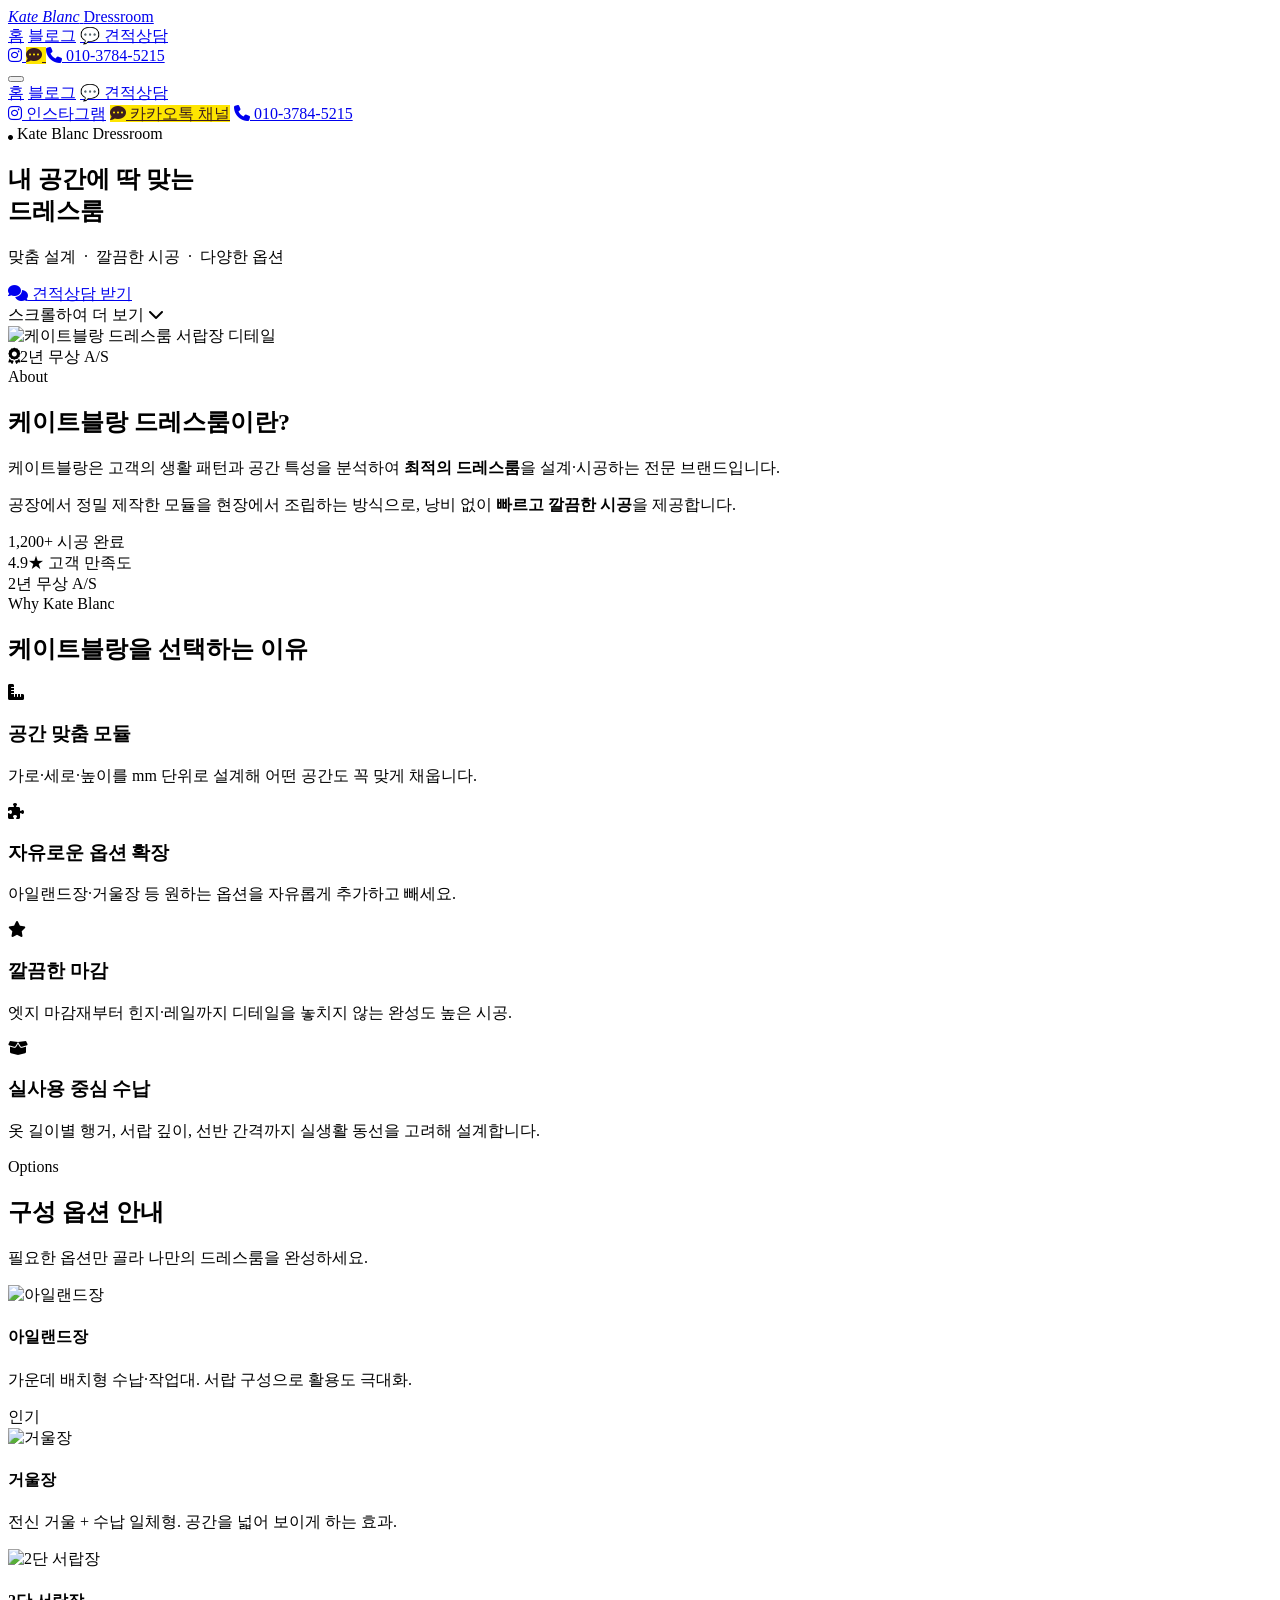
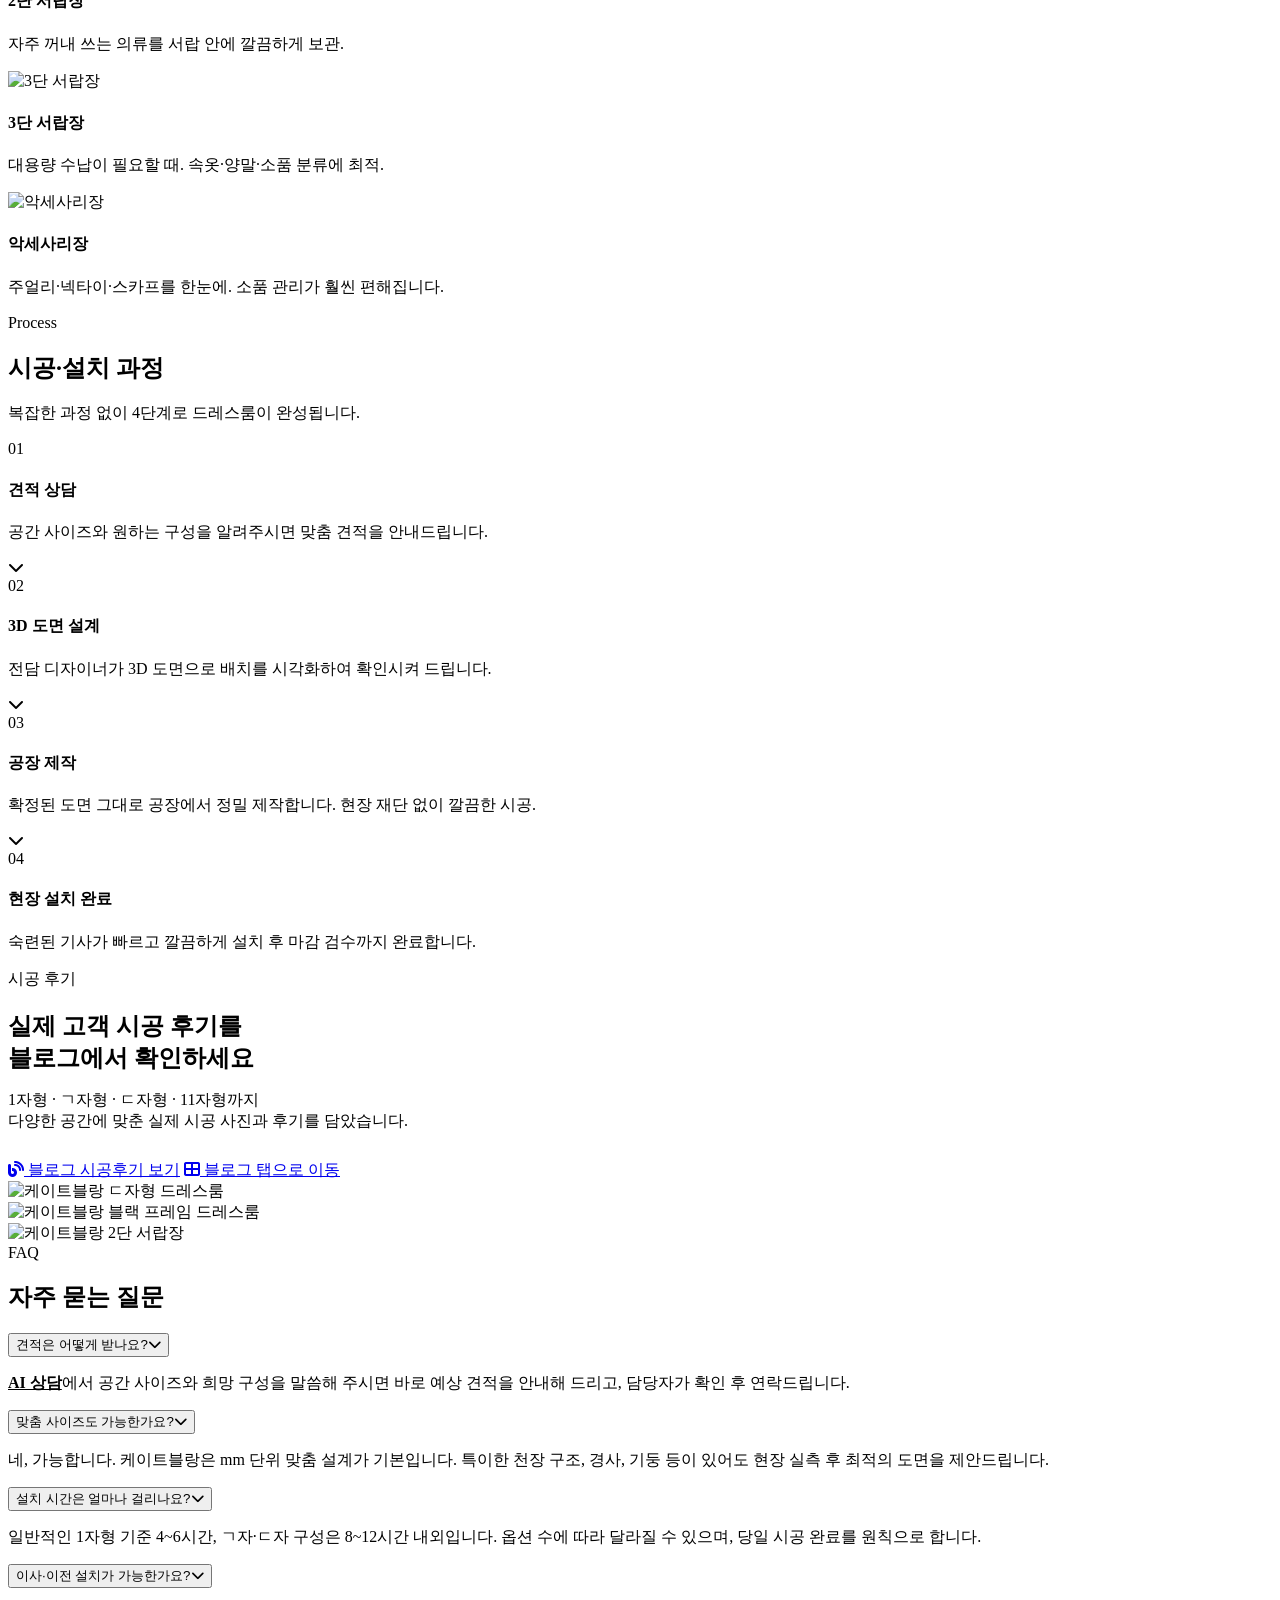
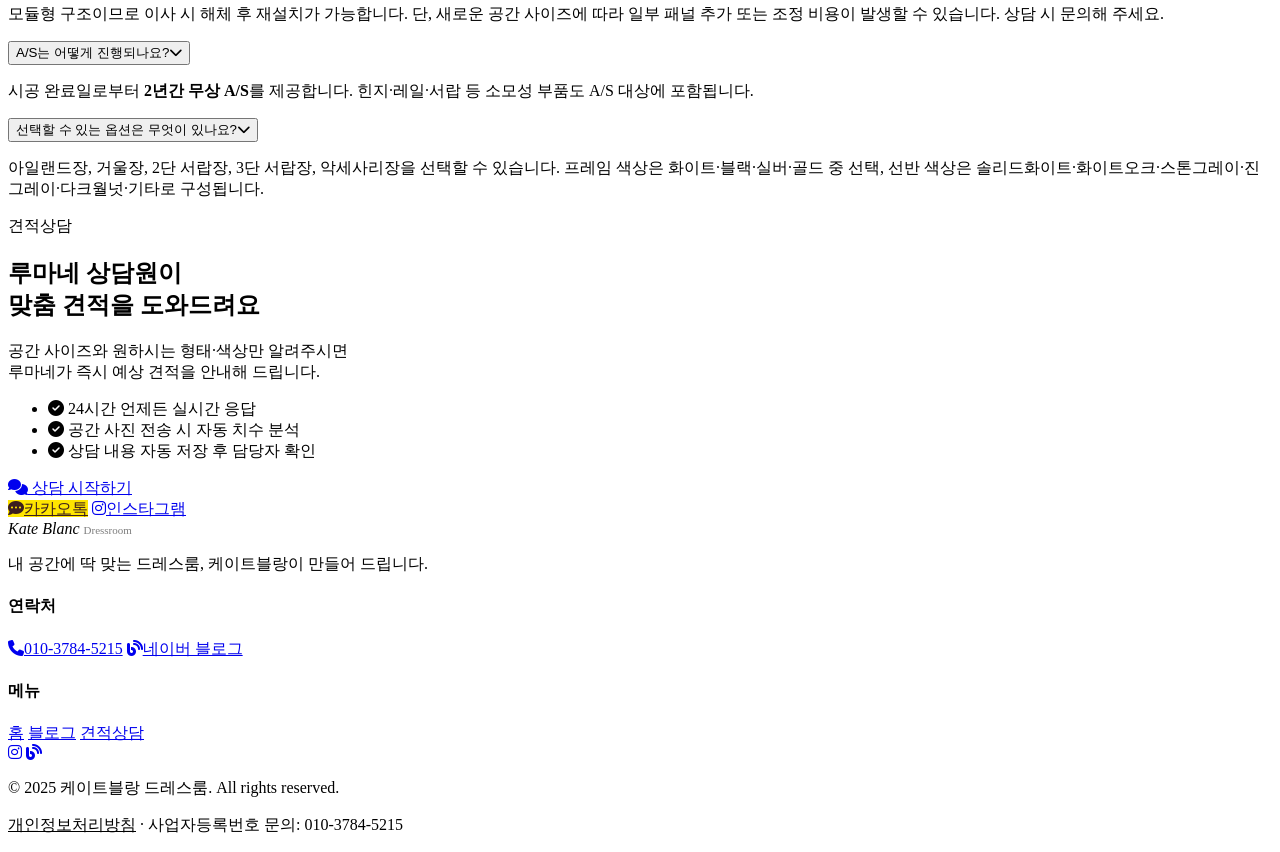
==== index.html @ c87e45d0 "feat(site): 견적요청 페이지·견적 입력 폼 삭제 — /quote 는 AI 상담으로 이동 - quote.html, js/quote-form.js 삭제 (preview_sit" ====
<!DOCTYPE html>
<html lang="ko">
<head>
  <meta charset="UTF-8" />
  <meta name="viewport" content="width=device-width, initial-scale=1.0" />
  <title>케이트블랑 드레스룸 | 맞춤 드레스룸 설계·시공</title>
  <meta name="description" content="내 공간에 딱 맞는 드레스룸. 맞춤 설계, 깔끔한 시공, 다양한 옵션으로 완성하는 케이트블랑 드레스룸." />
  <link rel="stylesheet" href="css/base.css" />
  <link rel="stylesheet" href="https://cdn.jsdelivr.net/npm/@fortawesome/fontawesome-free@6.4.0/css/all.min.css" />
</head>
<body>

  <!-- 헤더 -->
  <header class="site-header" id="site-header">
    <div class="header-inner">
      <a href="/" class="logo">
        <span class="logo-main"><em>Kate Blanc</em></span>
        <span class="logo-divider"></span>
        <span class="logo-sub">Dressroom</span>
      </a>
      <nav class="main-nav">
        <a href="/"  class="nav-link active" data-page="/">홈</a>
        <a href="/blog"   class="nav-link"        data-page="/blog">블로그</a>
        <a href="/chat"   class="nav-link nav-chat-link" data-page="/chat">💬 견적상담</a>
      </nav>
      <div class="header-social">
        <a href="https://www.instagram.com/kateblanc_official/" target="_blank" rel="noopener noreferrer" class="header-social-btn header-insta" title="인스타그램">
          <i class="fab fa-instagram"></i>
        </a>
        <a href="http://pf.kakao.com/_qbxjwxb/chat" target="_blank" rel="noopener noreferrer" class="header-social-btn header-kakao" title="카카오톡 채널" style="background:#FEE500;color:#3C1E1E;">
          <i class="fas fa-comment-dots"></i>
        </a>
        <a href="tel:01037845215" class="header-social-btn header-phone" title="전화 문의">
          <i class="fas fa-phone"></i>
          <span>010-3784-5215</span>
        </a>
      </div>
      <button class="hamburger" id="hamburger" aria-label="메뉴 열기" onclick="toggleMobileMenu()">
        <span></span><span></span><span></span>
      </button>
    </div>
    <div class="mobile-menu" id="mobile-menu">
      <a href="/"  onclick="closeMobileMenu()">홈</a>
      <a href="/blog"   onclick="closeMobileMenu()">블로그</a>
      <a href="/chat"   onclick="closeMobileMenu()">💬 견적상담</a>
      <div class="mobile-menu-social">
        <a href="https://www.instagram.com/kateblanc_official/" target="_blank" rel="noopener noreferrer" class="mobile-social-link insta"><i class="fab fa-instagram"></i> 인스타그램</a>
        <a href="http://pf.kakao.com/_qbxjwxb/chat" target="_blank" rel="noopener noreferrer" class="mobile-social-link kakao" style="background:#FEE500;color:#3C1E1E;"><i class="fas fa-comment-dots"></i> 카카오톡 채널</a>
        <a href="tel:01037845215" class="mobile-social-link phone"><i class="fas fa-phone"></i> 010-3784-5215</a>
      </div>
    </div>
  </header>

  <main class="site-main">

    <!-- 히어로 -->
    <section class="hero-section">
      <div class="hero-bg-img" style="background-image:url('images/product-1.jpg');"></div>
      <div class="hero-overlay"></div>
      <div class="hero-content">
        <div class="hero-badge"><i class="fas fa-circle" style="font-size:5px;"></i> Kate Blanc Dressroom</div>
        <h1 class="hero-title">내 공간에 딱 맞는<br><strong>드레스룸</strong></h1>
        <p class="hero-sub">맞춤 설계 &nbsp;·&nbsp; 깔끔한 시공 &nbsp;·&nbsp; 다양한 옵션</p>
        <div class="hero-btns">
          <a href="/chat"  class="btn btn-ghost"><i class="fas fa-comments"></i> 견적상담 받기</a>
        </div>
      </div>
      <div class="hero-scroll-hint">
        <span>스크롤하여 더 보기</span>
        <i class="fas fa-chevron-down"></i>
      </div>
    </section>

    <!-- 브랜드 소개 -->
    <section class="section brand-section">
      <div class="container">
        <div class="brand-layout">
          <div class="brand-img-wrap">
            <img src="images/product-2.jpg" alt="케이트블랑 드레스룸 서랍장 디테일" class="brand-img" loading="lazy" />
            <div class="brand-img-badge"><i class="fas fa-award"></i><span>2년 무상 A/S</span></div>
          </div>
          <div class="brand-text">
            <div class="section-badge">About</div>
            <h2 class="section-title">케이트블랑 드레스룸이란?</h2>
            <p class="brand-desc">케이트블랑은 고객의 생활 패턴과 공간 특성을 분석하여 <strong>최적의 드레스룸</strong>을 설계·시공하는 전문 브랜드입니다.</p>
            <p class="brand-desc">공장에서 정밀 제작한 모듈을 현장에서 조립하는 방식으로, 낭비 없이 <strong>빠르고 깔끔한 시공</strong>을 제공합니다.</p>
            <div class="brand-stats">
              <div class="stat-item">
                <span class="stat-num">1,200<span class="stat-plus">+</span></span>
                <span class="stat-label">시공 완료</span>
              </div>
              <div class="stat-divider"></div>
              <div class="stat-item">
                <span class="stat-num">4.9<span class="stat-plus">★</span></span>
                <span class="stat-label">고객 만족도</span>
              </div>
              <div class="stat-divider"></div>
              <div class="stat-item">
                <span class="stat-num">2<span class="stat-plus">년</span></span>
                <span class="stat-label">무상 A/S</span>
              </div>
            </div>
          </div>
        </div>
      </div>
    </section>

    <!-- 핵심 장점 -->
    <section class="section advantage-section">
      <div class="container">
        <div class="section-badge">Why Kate Blanc</div>
        <h2 class="section-title">케이트블랑을 선택하는 이유</h2>
        <div class="advantage-grid">
          <div class="advantage-card">
            <div class="adv-icon"><i class="fas fa-ruler-combined"></i></div>
            <h3>공간 맞춤 모듈</h3>
            <p>가로·세로·높이를 mm 단위로 설계해 어떤 공간도 꼭 맞게 채웁니다.</p>
          </div>
          <div class="advantage-card">
            <div class="adv-icon"><i class="fas fa-puzzle-piece"></i></div>
            <h3>자유로운 옵션 확장</h3>
            <p>아일랜드장·거울장 등 원하는 옵션을 자유롭게 추가하고 빼세요.</p>
          </div>
          <div class="advantage-card">
            <div class="adv-icon"><i class="fas fa-star"></i></div>
            <h3>깔끔한 마감</h3>
            <p>엣지 마감재부터 힌지·레일까지 디테일을 놓치지 않는 완성도 높은 시공.</p>
          </div>
          <div class="advantage-card">
            <div class="adv-icon"><i class="fas fa-box-open"></i></div>
            <h3>실사용 중심 수납</h3>
            <p>옷 길이별 행거, 서랍 깊이, 선반 간격까지 실생활 동선을 고려해 설계합니다.</p>
          </div>
        </div>
      </div>
    </section>

    <!-- 옵션 구성 -->
    <section class="section options-section">
      <div class="container">
        <div class="section-badge">Options</div>
        <h2 class="section-title">구성 옵션 안내</h2>
        <p class="section-sub">필요한 옵션만 골라 나만의 드레스룸을 완성하세요.</p>
        <div class="options-grid">
          <div class="option-card option-card--img">
            <div class="option-card-photo"><img src="images/option-island.jpg" alt="아일랜드장" loading="lazy" /></div>
            <div class="option-card-body"><h4>아일랜드장</h4><p>가운데 배치형 수납·작업대. 서랍 구성으로 활용도 극대화.</p><span class="option-badge">인기</span></div>
          </div>
          <div class="option-card option-card--img">
            <div class="option-card-photo"><img src="images/option-mirror.jpg" alt="거울장" loading="lazy" /></div>
            <div class="option-card-body"><h4>거울장</h4><p>전신 거울 + 수납 일체형. 공간을 넓어 보이게 하는 효과.</p></div>
          </div>
          <div class="option-card option-card--img">
            <div class="option-card-photo"><img src="images/option-2drawer.jpg" alt="2단 서랍장" loading="lazy" /></div>
            <div class="option-card-body"><h4>2단 서랍장</h4><p>자주 꺼내 쓰는 의류를 서랍 안에 깔끔하게 보관.</p></div>
          </div>
          <div class="option-card option-card--img">
            <div class="option-card-photo"><img src="images/option-3drawer.jpg" alt="3단 서랍장" loading="lazy" /></div>
            <div class="option-card-body"><h4>3단 서랍장</h4><p>대용량 수납이 필요할 때. 속옷·양말·소품 분류에 최적.</p></div>
          </div>
          <div class="option-card option-card--img">
            <div class="option-card-photo"><img src="images/option-accessory.jpg" alt="악세사리장" loading="lazy" /></div>
            <div class="option-card-body"><h4>악세사리장</h4><p>주얼리·넥타이·스카프를 한눈에. 소품 관리가 훨씬 편해집니다.</p></div>
          </div>
        </div>
      </div>
    </section>

    <!-- 시공 과정 -->
    <section class="section process-section">
      <div class="container">
        <div class="section-badge">Process</div>
        <h2 class="section-title">시공·설치 과정</h2>
        <p class="section-sub">복잡한 과정 없이 4단계로 드레스룸이 완성됩니다.</p>
        <div class="process-steps">
          <div class="step-item">
            <div class="step-num">01</div>
            <div class="step-content"><h4>견적 상담</h4><p>공간 사이즈와 원하는 구성을 알려주시면 맞춤 견적을 안내드립니다.</p></div>
            <div class="step-arrow"><i class="fas fa-chevron-down"></i></div>
          </div>
          <div class="step-item">
            <div class="step-num">02</div>
            <div class="step-content"><h4>3D 도면 설계</h4><p>전담 디자이너가 3D 도면으로 배치를 시각화하여 확인시켜 드립니다.</p></div>
            <div class="step-arrow"><i class="fas fa-chevron-down"></i></div>
          </div>
          <div class="step-item">
            <div class="step-num">03</div>
            <div class="step-content"><h4>공장 제작</h4><p>확정된 도면 그대로 공장에서 정밀 제작합니다. 현장 재단 없이 깔끔한 시공.</p></div>
            <div class="step-arrow"><i class="fas fa-chevron-down"></i></div>
          </div>
          <div class="step-item last">
            <div class="step-num">04</div>
            <div class="step-content"><h4>현장 설치 완료</h4><p>숙련된 기사가 빠르고 깔끔하게 설치 후 마감 검수까지 완료합니다.</p></div>
          </div>
        </div>
      </div>
    </section>

    <!-- 블로그 링크 -->
    <section class="section blog-link-section">
      <div class="container">
        <div class="blog-link-inner">
          <div class="blog-link-text">
            <div class="section-badge">시공 후기</div>
            <h2 class="section-title" style="margin-bottom:12px;">실제 고객 시공 후기를<br>블로그에서 확인하세요</h2>
            <p class="section-sub" style="margin-bottom:28px;">1자형 · ㄱ자형 · ㄷ자형 · 11자형까지<br>다양한 공간에 맞춘 실제 시공 사진과 후기를 담았습니다.</p>
            <div class="blog-link-btns">
              <a href="https://blog.naver.com/kateblanc_" target="_blank" rel="noopener noreferrer" class="btn btn-gold"><i class="fas fa-blog"></i> 블로그 시공후기 보기</a>
              <a href="/blog" class="btn btn-outline"><i class="fas fa-th-large"></i> 블로그 탭으로 이동</a>
            </div>
          </div>
          <div class="blog-link-images">
            <div class="blog-link-img-grid">
              <div class="bli-img bli-img--tall"><img src="images/product-1.jpg" alt="케이트블랑 ㄷ자형 드레스룸" loading="lazy" /></div>
              <div class="bli-img"><img src="images/product-3.jpg" alt="케이트블랑 블랙 프레임 드레스룸" loading="lazy" /></div>
              <div class="bli-img"><img src="images/product-5.jpg" alt="케이트블랑 2단 서랍장" loading="lazy" /></div>
            </div>
          </div>
        </div>
      </div>
    </section>

    <!-- FAQ -->
    <section class="section faq-section">
      <div class="container">
        <div class="section-badge">FAQ</div>
        <h2 class="section-title">자주 묻는 질문</h2>
        <div class="faq-list">
          <div class="faq-item">
            <button class="faq-q" onclick="toggleFaq(this)"><span>견적은 어떻게 받나요?</span><i class="fas fa-chevron-down faq-icon"></i></button>
            <div class="faq-a"><p><a href="/chat" style="color:var(--gold-dark);font-weight:600;">AI 상담</a>에서 공간 사이즈와 희망 구성을 말씀해 주시면 바로 예상 견적을 안내해 드리고, 담당자가 확인 후 연락드립니다.</p></div>
          </div>
          <div class="faq-item">
            <button class="faq-q" onclick="toggleFaq(this)"><span>맞춤 사이즈도 가능한가요?</span><i class="fas fa-chevron-down faq-icon"></i></button>
            <div class="faq-a"><p>네, 가능합니다. 케이트블랑은 mm 단위 맞춤 설계가 기본입니다. 특이한 천장 구조, 경사, 기둥 등이 있어도 현장 실측 후 최적의 도면을 제안드립니다.</p></div>
          </div>
          <div class="faq-item">
            <button class="faq-q" onclick="toggleFaq(this)"><span>설치 시간은 얼마나 걸리나요?</span><i class="fas fa-chevron-down faq-icon"></i></button>
            <div class="faq-a"><p>일반적인 1자형 기준 4~6시간, ㄱ자·ㄷ자 구성은 8~12시간 내외입니다. 옵션 수에 따라 달라질 수 있으며, 당일 시공 완료를 원칙으로 합니다.</p></div>
          </div>
          <div class="faq-item">
            <button class="faq-q" onclick="toggleFaq(this)"><span>이사·이전 설치가 가능한가요?</span><i class="fas fa-chevron-down faq-icon"></i></button>
            <div class="faq-a"><p>모듈형 구조이므로 이사 시 해체 후 재설치가 가능합니다. 단, 새로운 공간 사이즈에 따라 일부 패널 추가 또는 조정 비용이 발생할 수 있습니다. 상담 시 문의해 주세요.</p></div>
          </div>
          <div class="faq-item">
            <button class="faq-q" onclick="toggleFaq(this)"><span>A/S는 어떻게 진행되나요?</span><i class="fas fa-chevron-down faq-icon"></i></button>
            <div class="faq-a"><p>시공 완료일로부터 <strong>2년간 무상 A/S</strong>를 제공합니다. 힌지·레일·서랍 등 소모성 부품도 A/S 대상에 포함됩니다.</p></div>
          </div>
          <div class="faq-item">
            <button class="faq-q" onclick="toggleFaq(this)"><span>선택할 수 있는 옵션은 무엇이 있나요?</span><i class="fas fa-chevron-down faq-icon"></i></button>
            <div class="faq-a"><p>아일랜드장, 거울장, 2단 서랍장, 3단 서랍장, 악세사리장을 선택할 수 있습니다. 프레임 색상은 화이트·블랙·실버·골드 중 선택, 선반 색상은 솔리드화이트·화이트오크·스톤그레이·진그레이·다크월넛·기타로 구성됩니다.</p></div>
          </div>
        </div>
      </div>
    </section>

    <!-- AI 견적상담 소개 -->
    <section class="section ai-consult-section">
      <div class="container">
        <div class="ai-consult-inner">
          <div class="section-badge">견적상담</div>
          <h2 class="section-title">루마네 상담원이<br>맞춤 견적을 도와드려요</h2>
          <p class="section-sub">공간 사이즈와 원하시는 형태·색상만 알려주시면<br>루마네가 즉시 예상 견적을 안내해 드립니다.</p>
          <ul class="ai-consult-features">
            <li><i class="fas fa-check-circle"></i> 24시간 언제든 실시간 응답</li>
            <li><i class="fas fa-check-circle"></i> 공간 사진 전송 시 자동 치수 분석</li>
            <li><i class="fas fa-check-circle"></i> 상담 내용 자동 저장 후 담당자 확인</li>
          </ul>
          <a href="https://lumane-server.onrender.com/chat" target="_blank" rel="noopener noreferrer" class="btn btn-primary ai-consult-btn">
            <i class="fas fa-comments" aria-hidden="true"></i> 상담 시작하기
          </a>
        </div>
      </div>
    </section>

  </main>

  <!-- 플로팅 버튼 -->
  <div class="floating-group">
    <a href="http://pf.kakao.com/_qbxjwxb/chat" target="_blank" rel="noopener noreferrer" class="floating-btn floating-kakao" title="카카오톡 채널" style="background:#FEE500;color:#3C1E1E;"><i class="fas fa-comment-dots"></i><span>카카오톡</span></a>
    <a href="https://www.instagram.com/kateblanc_official/" target="_blank" rel="noopener noreferrer" class="floating-btn floating-insta" title="인스타그램"><i class="fab fa-instagram"></i><span>인스타그램</span></a>
  </div>

  <!-- 푸터 -->
  <footer class="site-footer">
    <div class="footer-inner">
      <div class="footer-top">
        <div class="footer-brand">
          <div class="footer-logo"><em style="font-family:'Cormorant Garamond',serif;font-style:italic;font-weight:400;">Kate Blanc</em> <span style="font-size:11px;opacity:.5;font-weight:300;">Dressroom</span></div>
          <p class="footer-tagline">내 공간에 딱 맞는 드레스룸, 케이트블랑이 만들어 드립니다.</p>
        </div>
        <div class="footer-contact">
          <h4 class="footer-col-title">연락처</h4>
          <a href="tel:01037845215"                   class="footer-contact-item"><i class="fas fa-phone"></i><span>010-3784-5215</span></a>
          <a href="https://blog.naver.com/kateblanc_" target="_blank" rel="noopener noreferrer" class="footer-contact-item"><i class="fas fa-blog"></i><span>네이버 블로그</span></a>
        </div>
        <div class="footer-nav-col">
          <h4 class="footer-col-title">메뉴</h4>
          <div class="footer-links">
            <a href="/">홈</a>
            <a href="/blog">블로그</a>
            <a href="/chat">견적상담</a>
          </div>
          <div class="footer-social">
            <a href="https://www.instagram.com/kateblanc_official/" target="_blank" rel="noopener noreferrer" class="footer-social-icon footer-social-insta"><i class="fab fa-instagram"></i></a>
            <a href="https://blog.naver.com/kateblanc_" target="_blank" rel="noopener noreferrer" class="footer-social-icon footer-social-blog"><i class="fas fa-blog"></i></a>
          </div>
        </div>
      </div>
      <div class="footer-bottom">
        <p class="footer-copy">© 2025 케이트블랑 드레스룸. All rights reserved.</p>
        <p class="footer-copy-sub">
          <a href="/privacy" style="color:inherit;text-decoration:underline;">개인정보처리방침</a>
          · 사업자등록번호 문의: 010-3784-5215
        </p>
      </div>
    </div>
  </footer>

  <script src="js/site.js"></script>
</body>
</html>
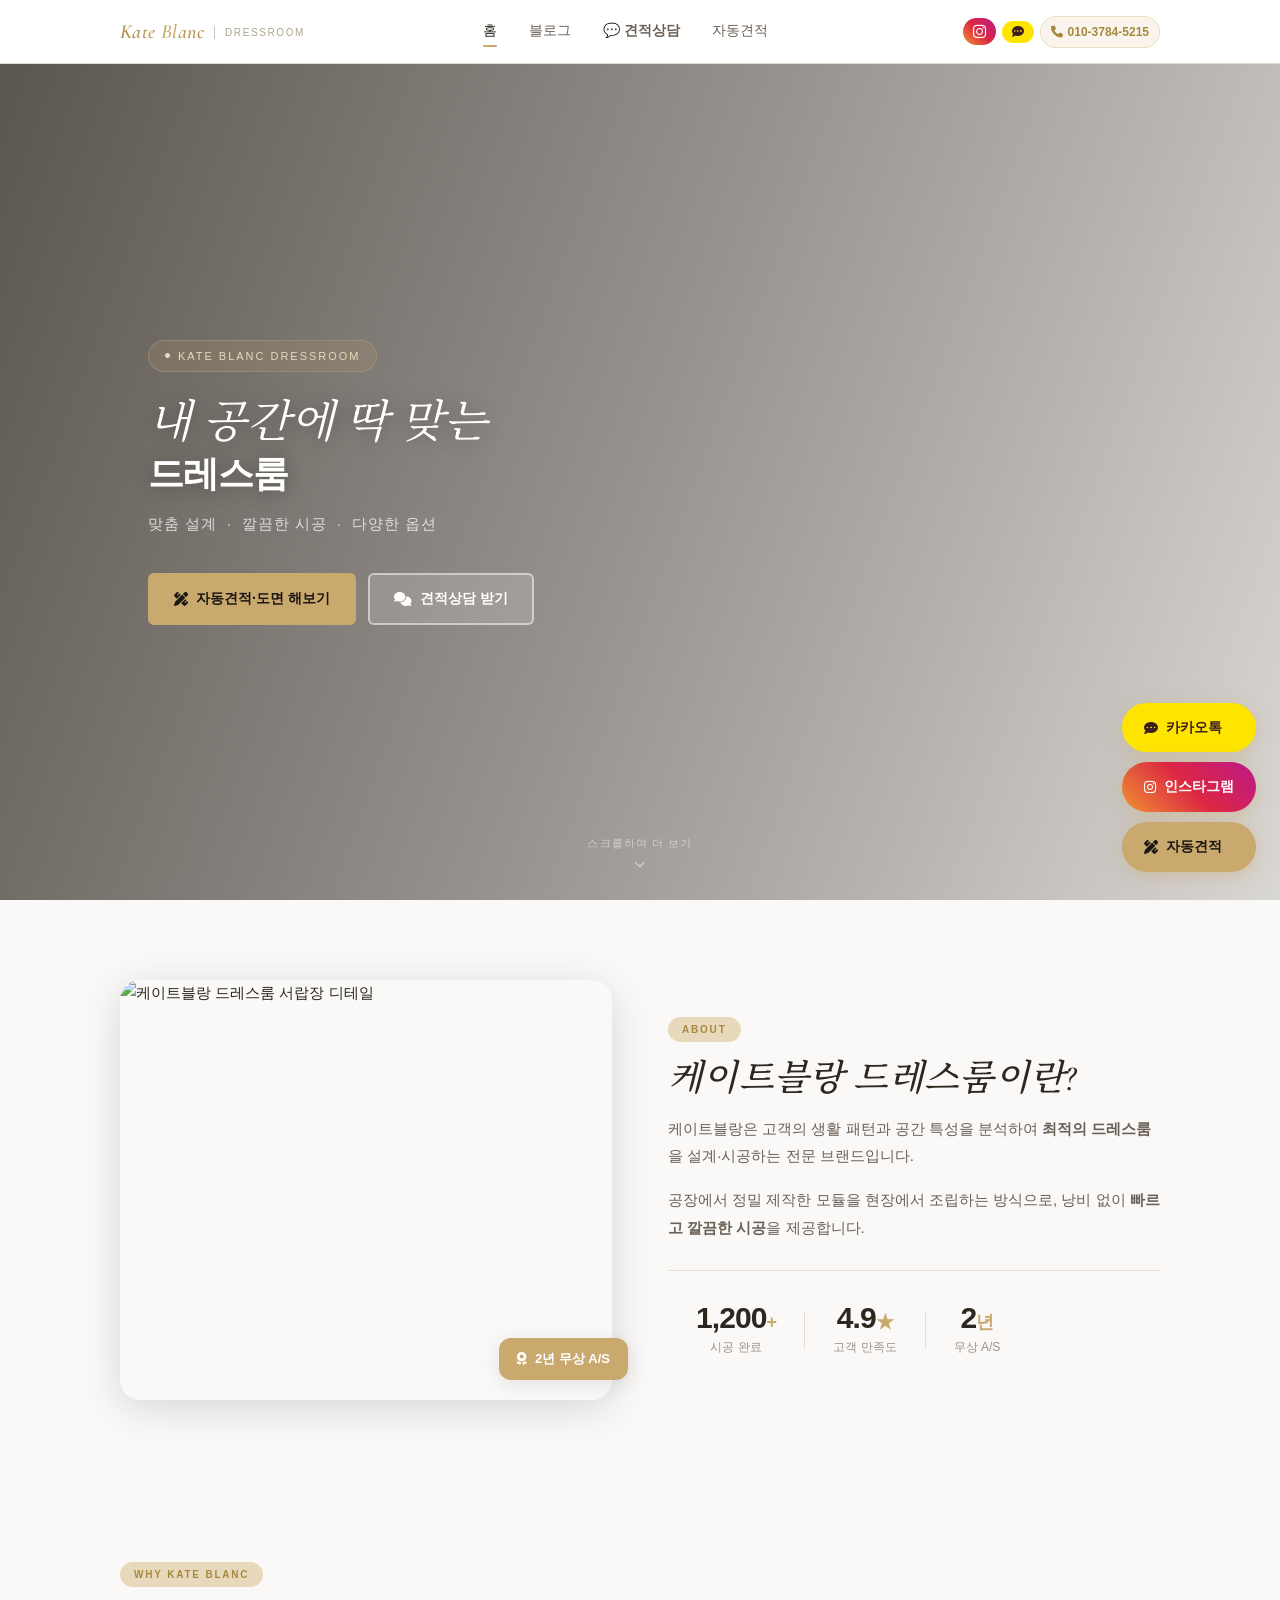
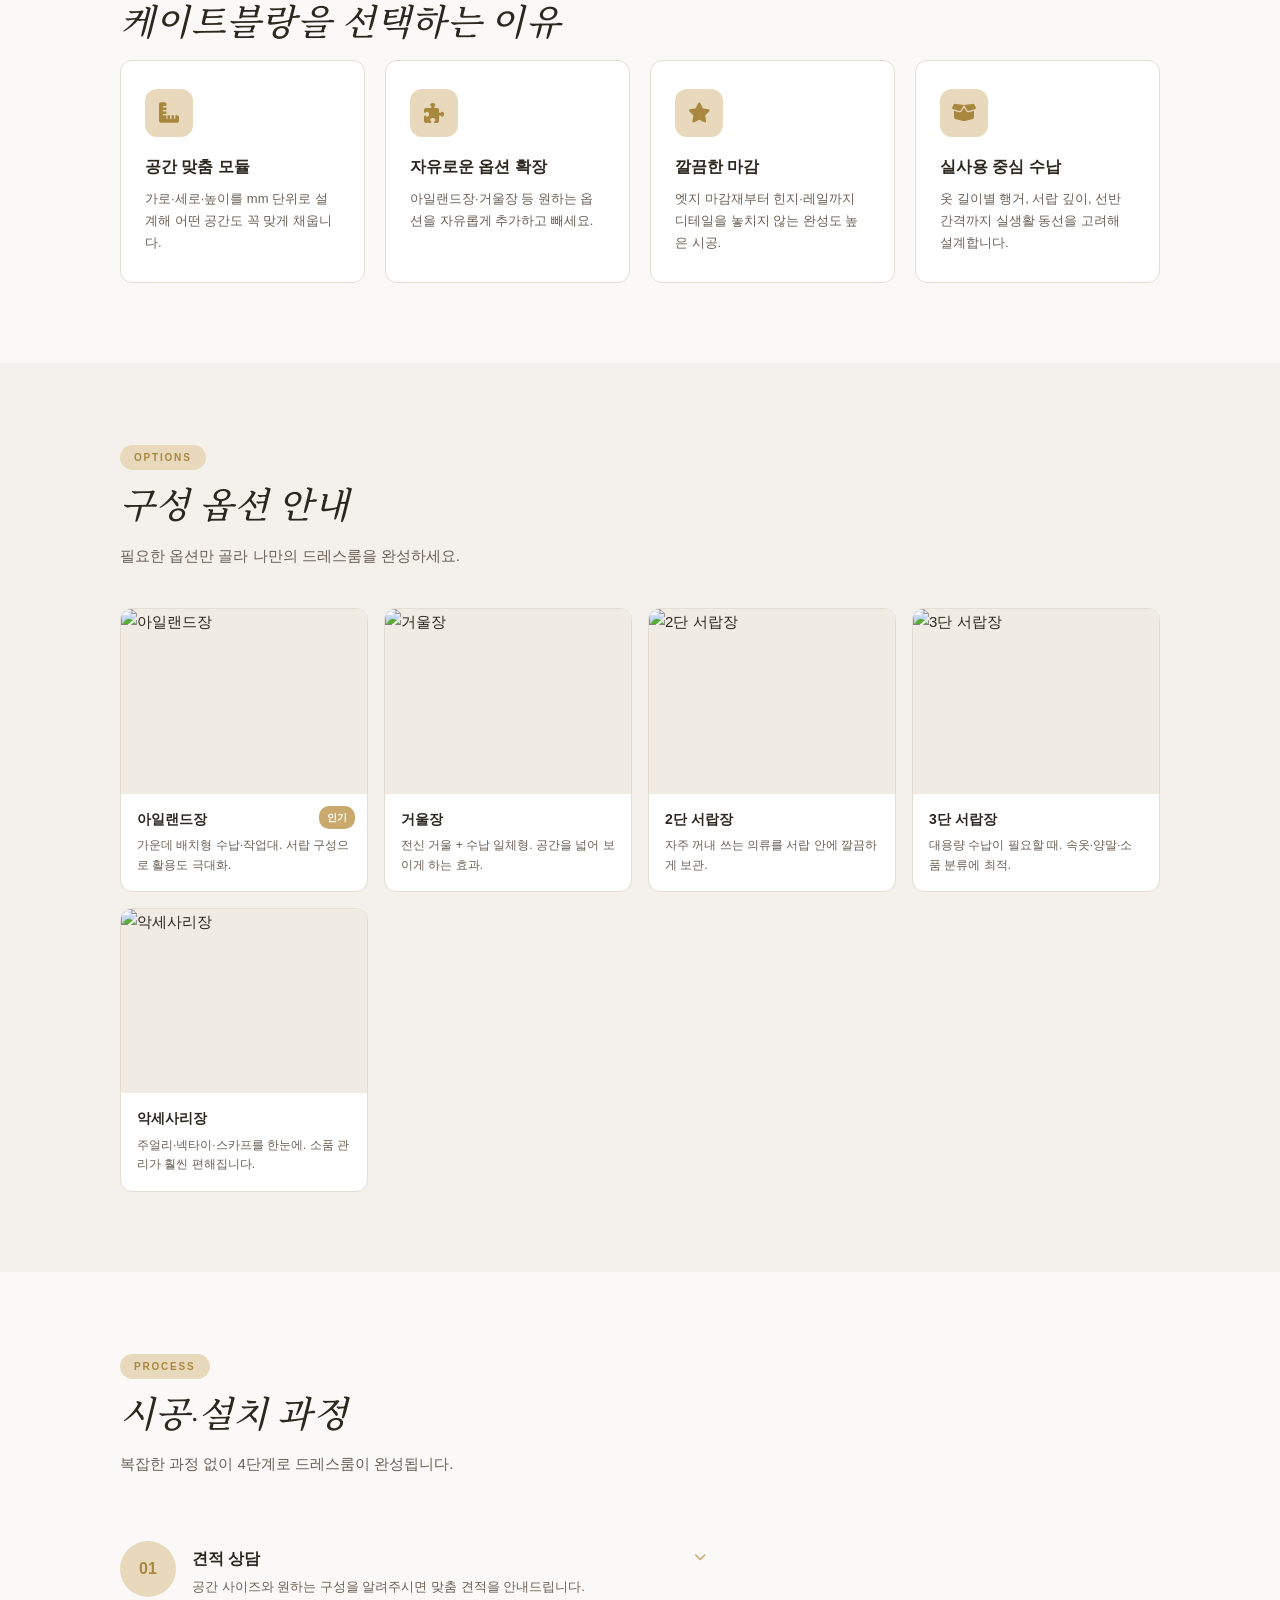
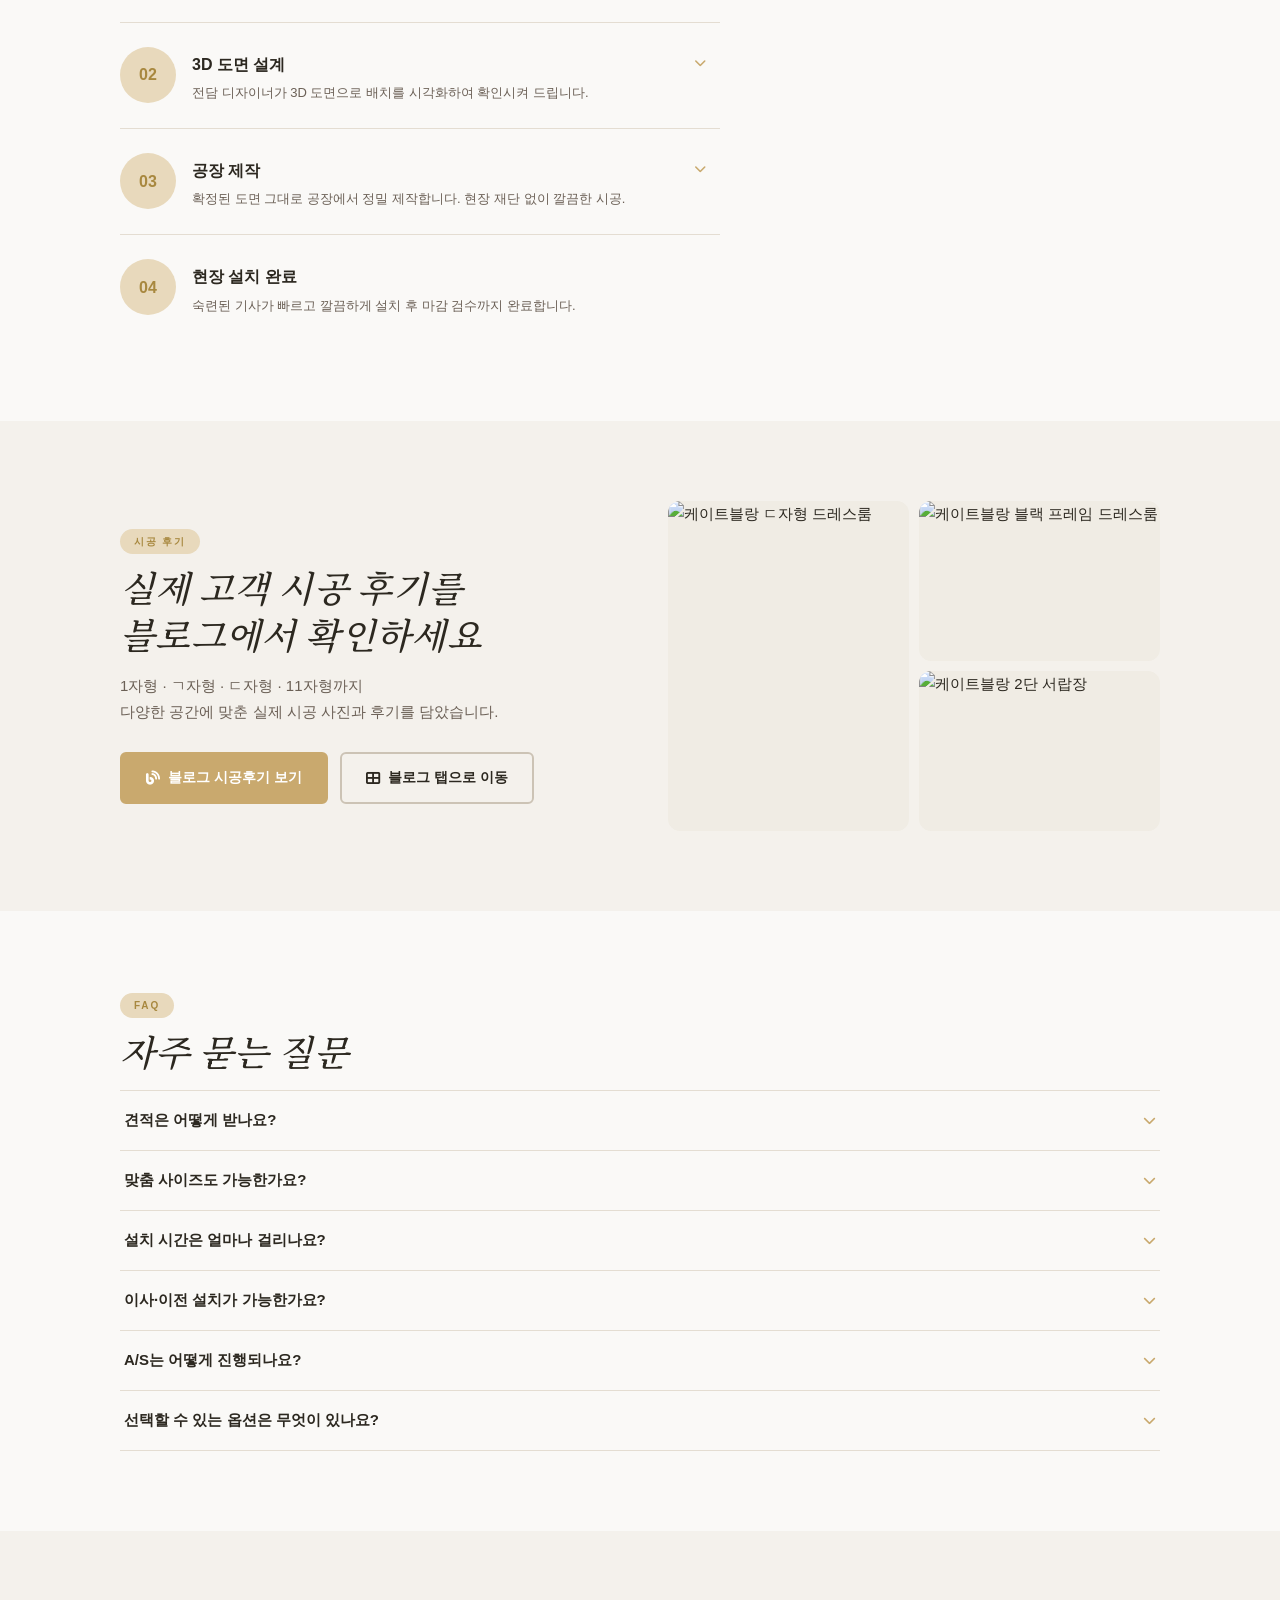
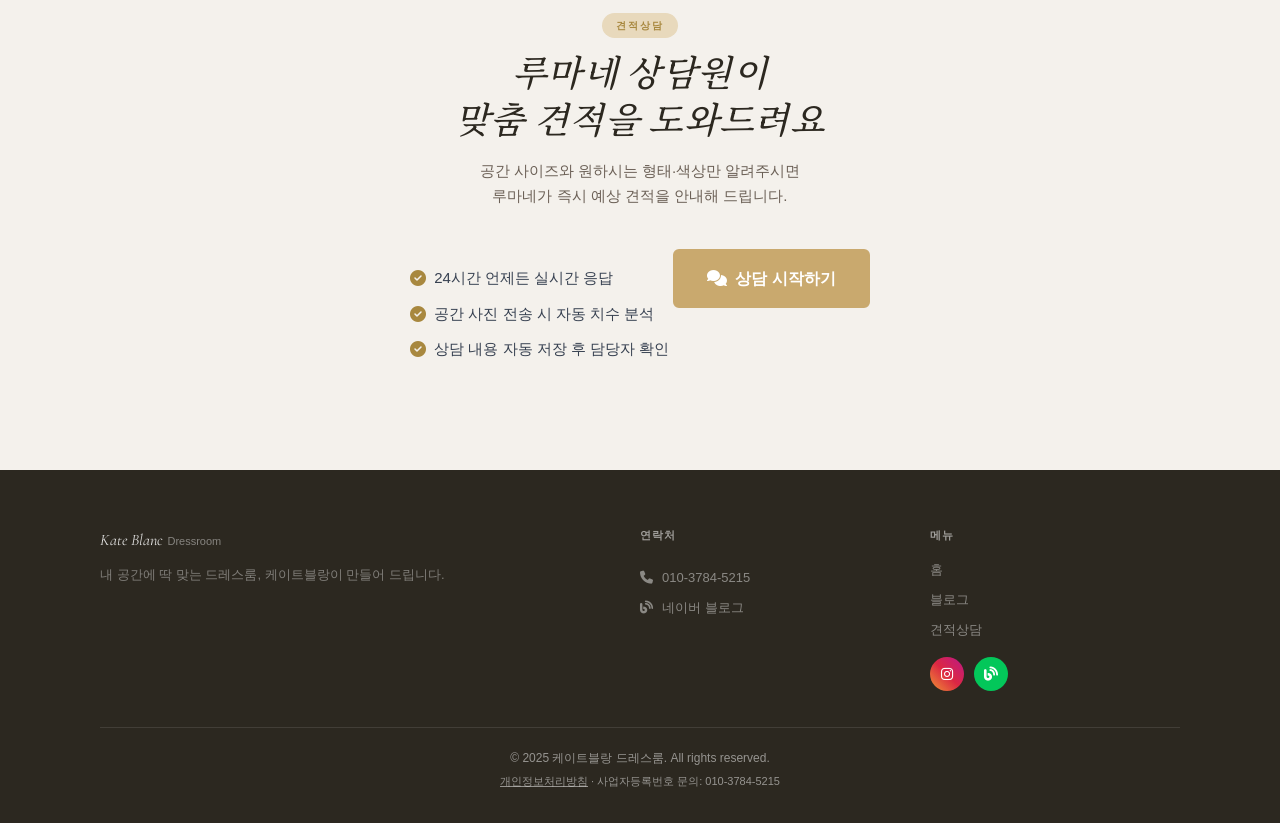
==== commit 41b696cd: "feat(site): 자동견적 버튼 추가 — kateblanc 자동견적·도면으로 연결 - 상단 메뉴·모바일 메뉴(홈·블로그·상담·개인정보)에 "자동견적" 링크 - 홈 큰 버튼 "자" ====
--- a/index.html
+++ b/index.html
@@ -22,6 +22,7 @@
         <a href="/"  class="nav-link active" data-page="/">홈</a>
         <a href="/blog"   class="nav-link"        data-page="/blog">블로그</a>
         <a href="/chat"   class="nav-link nav-chat-link" data-page="/chat">💬 견적상담</a>
+        <a href="https://kateblanc.vercel.app/estimate?src=lumane_chatbot" target="_blank" rel="noopener noreferrer" class="nav-link">자동견적</a>
       </nav>
       <div class="header-social">
         <a href="https://www.instagram.com/kateblanc_official/" target="_blank" rel="noopener noreferrer" class="header-social-btn header-insta" title="인스타그램">
@@ -43,6 +44,7 @@
       <a href="/"  onclick="closeMobileMenu()">홈</a>
       <a href="/blog"   onclick="closeMobileMenu()">블로그</a>
       <a href="/chat"   onclick="closeMobileMenu()">💬 견적상담</a>
+      <a href="https://kateblanc.vercel.app/estimate?src=lumane_chatbot" target="_blank" rel="noopener noreferrer" onclick="closeMobileMenu()">자동견적</a>
       <div class="mobile-menu-social">
         <a href="https://www.instagram.com/kateblanc_official/" target="_blank" rel="noopener noreferrer" class="mobile-social-link insta"><i class="fab fa-instagram"></i> 인스타그램</a>
         <a href="http://pf.kakao.com/_qbxjwxb/chat" target="_blank" rel="noopener noreferrer" class="mobile-social-link kakao" style="background:#FEE500;color:#3C1E1E;"><i class="fas fa-comment-dots"></i> 카카오톡 채널</a>
@@ -62,6 +64,7 @@
         <h1 class="hero-title">내 공간에 딱 맞는<br><strong>드레스룸</strong></h1>
         <p class="hero-sub">맞춤 설계 &nbsp;·&nbsp; 깔끔한 시공 &nbsp;·&nbsp; 다양한 옵션</p>
         <div class="hero-btns">
+          <a href="https://kateblanc.vercel.app/estimate?src=lumane_chatbot" target="_blank" rel="noopener noreferrer" class="btn btn-primary btn-estimate"><i class="fas fa-pencil-ruler"></i> 자동견적·도면 해보기</a>
           <a href="/chat"  class="btn btn-ghost"><i class="fas fa-comments"></i> 견적상담 받기</a>
         </div>
       </div>
@@ -279,6 +282,7 @@
   <div class="floating-group">
     <a href="http://pf.kakao.com/_qbxjwxb/chat" target="_blank" rel="noopener noreferrer" class="floating-btn floating-kakao" title="카카오톡 채널" style="background:#FEE500;color:#3C1E1E;"><i class="fas fa-comment-dots"></i><span>카카오톡</span></a>
     <a href="https://www.instagram.com/kateblanc_official/" target="_blank" rel="noopener noreferrer" class="floating-btn floating-insta" title="인스타그램"><i class="fab fa-instagram"></i><span>인스타그램</span></a>
+    <a href="https://kateblanc.vercel.app/estimate?src=lumane_chatbot" target="_blank" rel="noopener noreferrer" class="floating-btn floating-quote" title="자동견적"><i class="fas fa-pencil-ruler"></i><span>자동견적</span></a>
   </div>
 
   <!-- 푸터 -->
--- a/css/base.css
+++ b/css/base.css
@@ -0,0 +1,737 @@
+/* ============================================
+   케이트블랑 드레스룸 — 공통 스타일 (base.css)
+   Font: Pretendard (본문) + Cormorant Garamond (로고·포인트)
+   ============================================ */
+
+@import url('https://cdn.jsdelivr.net/gh/orioncactus/pretendard@v1.3.9/dist/web/variable/pretendardvariable-dynamic-subset.min.css');
+@import url('https://fonts.googleapis.com/css2?family=Cormorant+Garamond:ital,wght@0,300;0,400;0,500;0,600;1,300;1,400&family=Noto+Serif+KR:wght@300;400;500&display=swap');
+
+:root {
+  --font-body:  'Pretendard Variable', Pretendard, 'Apple SD Gothic Neo', 'Noto Sans KR', sans-serif;
+  --font-brand: 'Cormorant Garamond', 'Noto Serif KR', Georgia, serif;
+}
+
+*, *::before, *::after { box-sizing: border-box; margin: 0; padding: 0; }
+
+:root {
+  --white:       #ffffff;
+  --bg:          #faf9f7;
+  --bg-section:  #f4f1ec;
+  --bg-card:     #ffffff;
+
+  --gold:        #c9a96e;
+  --gold-light:  #e8d9bc;
+  --gold-dark:   #a8883f;
+
+  --gray-100:    #f0ece4;
+  --gray-200:    #e4ddd2;
+  --gray-300:    #ccc3b5;
+  --gray-400:    #afa494;
+  --gray-500:    #887e71;
+  --gray-700:    #5a524a;
+  --gray-900:    #2c2820;
+
+  --text-main:   #2c2820;
+  --text-sub:    #6b6056;
+  --text-light:  #9c9288;
+
+  --border:      #e4ddd2;
+  --shadow-sm:   0 2px 8px rgba(0,0,0,.06);
+  --shadow-md:   0 4px 20px rgba(0,0,0,.10);
+  --shadow-lg:   0 8px 40px rgba(0,0,0,.14);
+
+  --radius-sm:   6px;
+  --radius-md:   12px;
+  --radius-lg:   20px;
+
+  --header-h:    64px;
+  --trans:       0.22s ease;
+}
+
+html { scroll-behavior: smooth; }
+
+body {
+  font-family: var(--font-body);
+  background: var(--bg);
+  color: var(--text-main);
+  font-size: 15px;
+  line-height: 1.7;
+  -webkit-font-smoothing: antialiased;
+}
+
+a { color: inherit; text-decoration: none; }
+img { max-width: 100%; display: block; object-fit: cover; }
+button { cursor: pointer; font-family: inherit; }
+input, textarea, select { font-family: inherit; }
+
+.container       { width: 100%; max-width: 1080px; margin: 0 auto; padding: 0 20px; }
+.container-narrow { max-width: 680px; }
+
+.section { padding: 80px 0; }
+.section:nth-child(even) { background: var(--bg-section); }
+
+.section-badge {
+  display: inline-block;
+  font-size: 10px; font-weight: 600;
+  letter-spacing: .18em; text-transform: uppercase;
+  color: var(--gold-dark); background: var(--gold-light);
+  padding: 4px 14px; border-radius: 20px;
+  margin-bottom: 14px;
+}
+.section-title {
+  font-family: var(--font-brand);
+  font-size: clamp(26px, 2.8vw, 36px);
+  font-weight: 500; font-style: italic;
+  color: var(--text-main);
+  margin-bottom: 12px; line-height: 1.3;
+  letter-spacing: .01em;
+}
+.section-title-sm {
+  font-family: var(--font-body);
+  font-size: 20px; font-weight: 700; margin-bottom: 24px;
+}
+.section-sub { color: var(--text-sub); margin-bottom: 40px; font-size: 15px; }
+
+
+/* ── 버튼 ── */
+.btn {
+  display: inline-flex; align-items: center; gap: 8px;
+  padding: 12px 24px; border-radius: var(--radius-sm);
+  font-size: 14px; font-weight: 600;
+  transition: all var(--trans);
+  border: 2px solid transparent; cursor: pointer;
+  text-decoration: none; white-space: nowrap;
+}
+.btn-primary { background: var(--gold); color: var(--white); border-color: var(--gold); }
+.btn-primary:hover {
+  background: var(--gold-dark); border-color: var(--gold-dark);
+  transform: translateY(-2px); box-shadow: 0 4px 14px rgba(169,136,63,.35);
+}
+.btn-estimate { color: #1a1712; } /* 자동견적: 금색 바탕 위 글자를 진하게 */
+.btn-gold { background: var(--gold); color: var(--white); border-color: var(--gold); }
+.btn-gold:hover { background: var(--gold-dark); border-color: var(--gold-dark); transform: translateY(-2px); }
+.btn-ghost {
+  background: rgba(255,255,255,.15); color: var(--white);
+  border: 2px solid rgba(255,255,255,.5); backdrop-filter: blur(4px);
+}
+.btn-ghost:hover { background: rgba(255,255,255,.25); border-color: rgba(255,255,255,.8); }
+.btn-outline {
+  background: transparent; color: var(--text-main); border-color: var(--gray-300);
+}
+.btn-outline:hover { border-color: var(--gold); color: var(--gold-dark); }
+.btn-outline-gold {
+  display: inline-flex; align-items: center; gap: 8px;
+  background: transparent; color: var(--gold-dark);
+  border: 2px solid var(--gold); padding: 12px 28px;
+  border-radius: var(--radius-sm); font-weight: 600; font-size: 14px;
+  transition: all var(--trans); cursor: pointer;
+}
+.btn-outline-gold:hover { background: var(--gold); color: var(--white); transform: translateY(-2px); }
+.btn-lg   { padding: 15px 32px; font-size: 16px; }
+.btn-full { width: 100%; justify-content: center; padding: 16px; font-size: 16px; margin-top: 8px; }
+
+.cta-btn-group {
+  display: flex; flex-wrap: wrap; justify-content: center; gap: 12px;
+  margin-top: 4px;
+}
+
+
+/* ============================================
+   헤더 / 내비게이션
+   ============================================ */
+.site-header {
+  position: fixed; top: 0; left: 0; right: 0;
+  height: var(--header-h);
+  background: rgba(255,255,255,.96);
+  backdrop-filter: blur(12px);
+  -webkit-backdrop-filter: blur(12px);
+  border-bottom: 1px solid var(--border);
+  z-index: 1000;
+  transition: box-shadow var(--trans);
+}
+.site-header.scrolled { box-shadow: var(--shadow-md); }
+
+.header-inner {
+  max-width: 1080px; margin: 0 auto; padding: 0 20px;
+  height: var(--header-h);
+  display: flex; align-items: center; justify-content: space-between; gap: 16px;
+}
+.logo { display: flex; align-items: center; gap: 6px; text-decoration: none; }
+.logo-main {
+  font-family: var(--font-brand);
+  font-size: 20px; font-weight: 500; font-style: italic;
+  color: var(--text-main); letter-spacing: .02em; line-height: 1;
+}
+.logo-main em {
+  font-style: italic;
+  background: linear-gradient(135deg, var(--gold-dark) 0%, var(--gold) 60%, var(--gold-dark) 100%);
+  -webkit-background-clip: text; -webkit-text-fill-color: transparent;
+  background-clip: text; font-weight: 600;
+}
+.logo-divider { width: 1px; height: 13px; background: var(--gray-300); margin: 0 4px; align-self: center; }
+.logo-sub {
+  font-size: 10px; font-weight: 500; color: var(--gray-400);
+  letter-spacing: .16em; text-transform: uppercase; line-height: 1; padding-top: 1px;
+}
+
+.main-nav { display: flex; gap: 32px; align-items: center; }
+.nav-link {
+  font-size: 14px; font-weight: 500; color: var(--text-sub);
+  position: relative; padding-bottom: 2px;
+  transition: color var(--trans);
+}
+.nav-link::after {
+  content: ''; position: absolute;
+  bottom: -2px; left: 0; right: 100%;
+  height: 2px; background: var(--gold); border-radius: 2px;
+  transition: right var(--trans);
+}
+.nav-link:hover, .nav-link.active { color: var(--text-main); }
+.nav-link.active::after, .nav-link:hover::after { right: 0; }
+.nav-link.nav-chat-link { font-weight: 600; }
+
+.header-social { display: flex; align-items: center; gap: 6px; margin-left: 16px; }
+.header-social-btn {
+  display: flex; align-items: center; gap: 5px;
+  font-size: 12px; font-weight: 600;
+  text-decoration: none;
+  padding: 5px 10px; border-radius: 20px;
+  transition: all var(--trans); white-space: nowrap;
+}
+.header-insta {
+  background: linear-gradient(45deg,#f09433,#dc2743,#bc1888);
+  color: #fff; font-size: 15px; padding: 6px 10px;
+}
+.header-insta:hover { opacity: .85; transform: translateY(-1px); }
+.header-phone { background: rgba(201,169,110,.12); color: var(--gold-dark); border: 1px solid rgba(201,169,110,.3); }
+.header-phone:hover { background: rgba(201,169,110,.2); }
+
+.hamburger {
+  display: none; flex-direction: column; gap: 5px;
+  background: none; border: none; padding: 4px; cursor: pointer;
+}
+.hamburger span { display: block; width: 22px; height: 2px; background: var(--text-main); border-radius: 2px; transition: all var(--trans); }
+.hamburger.open span:nth-child(1) { transform: translateY(7px) rotate(45deg); }
+.hamburger.open span:nth-child(2) { opacity: 0; }
+.hamburger.open span:nth-child(3) { transform: translateY(-7px) rotate(-45deg); }
+
+.mobile-menu {
+  display: none; flex-direction: column; background: var(--white);
+  border-top: 1px solid var(--border); padding: 8px 0;
+  position: absolute; top: var(--header-h); left: 0; right: 0;
+  box-shadow: var(--shadow-md);
+}
+.mobile-menu.open { display: flex; }
+.mobile-menu a { padding: 14px 24px; font-size: 15px; font-weight: 500; border-bottom: 1px solid var(--gray-100); transition: background var(--trans); }
+.mobile-menu a:hover { background: var(--bg-section); }
+
+.mobile-menu-social {
+  display: flex; flex-direction: column; gap: 2px;
+  padding: 12px 20px 8px; border-top: 1px solid rgba(201,169,110,.15);
+  margin-top: 4px;
+}
+.mobile-social-link {
+  display: flex; align-items: center; gap: 10px;
+  font-size: 14px; font-weight: 600;
+  text-decoration: none; padding: 10px 0;
+  transition: opacity var(--trans);
+}
+.mobile-social-link i { width: 18px; text-align: center; }
+.mobile-social-link.insta { color: #dc2743; }
+.mobile-social-link.phone { color: var(--gold-dark); }
+.mobile-social-link:hover { opacity: .7; }
+
+/* 헤더 아래로 콘텐츠 밀기 */
+body > main, .site-main { padding-top: var(--header-h); }
+
+
+/* ============================================
+   히어로 섹션
+   ============================================ */
+.hero-section {
+  position: relative;
+  min-height: calc(100vh - var(--header-h));
+  display: flex; align-items: center; justify-content: center;
+  overflow: hidden;
+}
+.hero-bg-img {
+  position: absolute; inset: 0;
+  background-size: cover; background-position: center;
+  transform: scale(1.04); transition: transform 6s ease;
+}
+.hero-section:hover .hero-bg-img { transform: scale(1); }
+.hero-overlay {
+  position: absolute; inset: 0;
+  background: linear-gradient(110deg, rgba(30,22,14,.72) 0%, rgba(30,22,14,.45) 50%, rgba(30,22,14,.15) 100%);
+}
+.hero-content {
+  position: relative; z-index: 1;
+  width: 100%; max-width: 1080px; margin: 0 auto; padding: 80px 48px;
+}
+.hero-badge {
+  display: inline-flex; align-items: center; gap: 6px;
+  font-size: 11px; font-weight: 500; letter-spacing: .18em; text-transform: uppercase;
+  color: var(--gold-light); background: rgba(201,169,110,.15);
+  border: 1px solid rgba(201,169,110,.35);
+  padding: 6px 16px; border-radius: 20px; margin-bottom: 22px;
+}
+.hero-title {
+  font-family: var(--font-brand);
+  font-size: clamp(36px, 3.5vw, 52px);
+  font-weight: 400; font-style: italic;
+  color: var(--white); line-height: 1.3; letter-spacing: .02em;
+  margin-bottom: 14px;
+  text-shadow: 0 2px 20px rgba(0,0,0,.3);
+  word-break: keep-all;
+}
+.hero-title strong {
+  display: block; font-style: normal; font-weight: 700;
+  font-size: clamp(28px, 2.8vw, 44px);
+  font-family: var(--font-body);
+  letter-spacing: -.03em; color: var(--white); line-height: 1.25;
+  word-break: keep-all;
+}
+.hero-sub {
+  font-size: 15px; color: rgba(255,255,255,.75);
+  margin-bottom: 36px; font-weight: 400; letter-spacing: .06em;
+  word-break: keep-all;
+}
+.hero-btns { display: flex; gap: 12px; flex-wrap: wrap; }
+.hero-scroll-hint {
+  position: absolute; bottom: 30px; left: 50%; transform: translateX(-50%);
+  display: flex; flex-direction: column; align-items: center; gap: 6px;
+  color: rgba(255,255,255,.5); font-size: 11px; letter-spacing: .1em;
+  animation: scrollBounce 2s ease-in-out infinite; z-index: 1;
+}
+@keyframes scrollBounce {
+  0%, 100% { transform: translateX(-50%) translateY(0); }
+  50%       { transform: translateX(-50%) translateY(6px); }
+}
+
+
+/* ============================================
+   브랜드 소개
+   ============================================ */
+.brand-section { background: var(--bg) !important; }
+.brand-layout { display: grid; grid-template-columns: 1fr 1fr; gap: 56px; align-items: center; }
+.brand-img-wrap { position: relative; }
+.brand-img { width: 100%; height: 420px; border-radius: var(--radius-lg); object-fit: cover; box-shadow: var(--shadow-lg); }
+.brand-img-badge {
+  position: absolute; bottom: 20px; right: -16px;
+  background: var(--gold); color: var(--white);
+  padding: 10px 18px; border-radius: var(--radius-md);
+  display: flex; align-items: center; gap: 8px;
+  font-size: 13px; font-weight: 700; box-shadow: var(--shadow-md);
+}
+.brand-desc { font-size: 15px; color: var(--text-sub); line-height: 1.85; margin-bottom: 16px; }
+.brand-stats { display: flex; align-items: center; flex-wrap: wrap; margin-top: 28px; border-top: 1px solid var(--border); padding-top: 24px; }
+.stat-item { display: flex; flex-direction: column; align-items: center; padding: 8px 28px; }
+.stat-num  { font-size: 30px; font-weight: 800; color: var(--text-main); letter-spacing: -.03em; line-height: 1; }
+.stat-plus { font-size: 18px; color: var(--gold); }
+.stat-label { font-size: 12px; color: var(--text-light); margin-top: 4px; font-weight: 500; }
+.stat-divider { width: 1px; height: 36px; background: var(--gray-200); }
+
+
+/* ============================================
+   핵심 장점
+   ============================================ */
+.advantage-grid { display: grid; grid-template-columns: repeat(auto-fit, minmax(220px, 1fr)); gap: 20px; }
+.advantage-card {
+  background: var(--bg-card); border: 1px solid var(--border);
+  border-radius: var(--radius-md); padding: 28px 24px;
+  transition: all var(--trans); position: relative; overflow: hidden;
+}
+.advantage-card::before {
+  content: ''; position: absolute; top: 0; left: 0; right: 0; height: 3px;
+  background: linear-gradient(90deg, var(--gold), var(--gold-light));
+  opacity: 0; transition: opacity var(--trans);
+}
+.advantage-card:hover { transform: translateY(-4px); box-shadow: var(--shadow-md); border-color: var(--gold-light); }
+.advantage-card:hover::before { opacity: 1; }
+.adv-icon {
+  width: 48px; height: 48px; border-radius: 12px;
+  background: var(--gold-light); display: flex; align-items: center; justify-content: center;
+  margin-bottom: 16px; color: var(--gold-dark); font-size: 20px;
+}
+.advantage-card h3 { font-size: 16px; font-weight: 700; margin-bottom: 8px; }
+.advantage-card p  { font-size: 13px; color: var(--text-sub); line-height: 1.7; }
+
+
+/* ============================================
+   옵션 구성
+   ============================================ */
+.options-grid { display: grid; grid-template-columns: repeat(auto-fit, minmax(200px, 1fr)); gap: 16px; }
+.option-card {
+  background: var(--bg-card); border: 1px solid var(--border);
+  border-radius: var(--radius-md); padding: 22px 20px;
+  position: relative; transition: all var(--trans);
+}
+.option-card:hover { border-color: var(--gold-light); box-shadow: var(--shadow-sm); transform: translateY(-2px); }
+.option-icon { font-size: 22px; color: var(--gold); margin-bottom: 12px; }
+.option-card h4 { font-size: 14px; font-weight: 700; margin-bottom: 6px; }
+.option-card p  { font-size: 12px; color: var(--text-sub); line-height: 1.6; }
+.option-badge {
+  position: absolute; top: 12px; right: 12px;
+  font-size: 10px; font-weight: 700; padding: 3px 8px;
+  border-radius: 10px; background: var(--gold); color: var(--white);
+}
+.badge-opt { background: var(--gray-200); color: var(--gray-700); }
+.option-card--img { padding: 0; overflow: hidden; }
+.option-card--img .option-card-photo { width: 100%; aspect-ratio: 4 / 3; overflow: hidden; background: var(--gray-100); }
+.option-card--img .option-card-photo img { width: 100%; height: 100%; object-fit: cover; transition: transform .5s ease; display: block; }
+.option-card--img:hover .option-card-photo img { transform: scale(1.05); }
+.option-card--img .option-card-body { padding: 14px 16px 16px; position: relative; }
+.option-card--img .option-card-body h4 { font-size: 14px; font-weight: 700; margin-bottom: 5px; }
+.option-card--img .option-card-body p  { font-size: 12px; color: var(--text-sub); line-height: 1.6; margin: 0; }
+.option-card--img .option-badge { position: absolute; top: 12px; right: 12px; }
+
+
+/* ============================================
+   시공 과정
+   ============================================ */
+.process-steps { display: flex; flex-direction: column; max-width: 600px; }
+.step-item { display: grid; grid-template-columns: 56px 1fr 40px; gap: 16px; align-items: start; padding: 24px 0; border-bottom: 1px solid var(--border); }
+.step-item.last  { border-bottom: none; }
+.step-item .step-arrow { color: var(--gold); font-size: 12px; padding-top: 6px; text-align: center; }
+.step-num { width: 56px; height: 56px; border-radius: 50%; background: var(--gold-light); color: var(--gold-dark); font-size: 16px; font-weight: 800; display: flex; align-items: center; justify-content: center; flex-shrink: 0; }
+.step-content h4 { font-size: 16px; font-weight: 700; margin-bottom: 4px; padding-top: 4px; }
+.step-content p  { font-size: 13px; color: var(--text-sub); line-height: 1.7; }
+
+
+/* ============================================
+   블로그 링크 섹션
+   ============================================ */
+.blog-link-section { background: var(--bg-section); }
+.blog-link-inner { display: grid; grid-template-columns: 1fr 1fr; gap: 56px; align-items: center; }
+.blog-link-btns { display: flex; flex-wrap: wrap; gap: 12px; }
+.blog-link-img-grid { display: grid; grid-template-columns: 1fr 1fr; grid-template-rows: auto auto; gap: 10px; }
+.bli-img { border-radius: var(--radius-md); overflow: hidden; background: var(--gray-100); }
+.bli-img--tall { grid-row: span 2; }
+.bli-img img { width: 100%; height: 100%; object-fit: cover; display: block; min-height: 160px; transition: transform .5s ease; }
+.bli-img--tall img { min-height: 330px; }
+.bli-img:hover img { transform: scale(1.04); }
+
+
+/* ============================================
+   FAQ
+   ============================================ */
+.faq-list { display: flex; flex-direction: column; border-top: 1px solid var(--border); }
+.faq-item { border-bottom: 1px solid var(--border); }
+.faq-q {
+  display: flex; justify-content: space-between; align-items: center;
+  width: 100%; padding: 20px 4px; background: none; border: none;
+  text-align: left; font-size: 15px; font-weight: 600; color: var(--text-main);
+  cursor: pointer; gap: 16px; transition: color var(--trans);
+}
+.faq-q:hover { color: var(--gold-dark); }
+.faq-icon { font-size: 13px; color: var(--gold); flex-shrink: 0; transition: transform var(--trans); }
+.faq-q.open .faq-icon { transform: rotate(180deg); }
+.faq-a { display: none; padding: 0 4px 20px; }
+.faq-a.open { display: block; }
+.faq-a p {
+  font-size: 14px; color: var(--text-sub); line-height: 1.75;
+  background: var(--bg-section); padding: 16px;
+  border-radius: var(--radius-sm); border-left: 3px solid var(--gold-light);
+}
+
+
+/* ============================================
+   하단 CTA
+   ============================================ */
+.bottom-cta-section { background: linear-gradient(135deg, #f5f0e8 0%, #ede8df 100%) !important; }
+.bottom-cta-card { text-align: center; padding: 20px; }
+.bottom-cta-icon { font-size: 40px; color: var(--gold); margin-bottom: 20px; }
+.bottom-cta-card h2 {
+  font-family: var(--font-brand);
+  font-size: clamp(22px, 2.8vw, 32px); font-weight: 400; font-style: italic;
+  margin-bottom: 12px; line-height: 1.35;
+}
+.bottom-cta-card p  { font-size: 15px; color: var(--text-sub); margin-bottom: 28px; }
+
+
+/* ============================================
+   블로그 페이지
+   ============================================ */
+.blog-hero-section { position: relative; height: 360px; display: flex; align-items: flex-end; overflow: hidden; }
+.blog-hero-img { position: absolute; inset: 0; background-size: cover; background-position: center; }
+.blog-hero-overlay { position: absolute; inset: 0; background: linear-gradient(to top, rgba(20,14,8,.8) 0%, rgba(20,14,8,.3) 60%, transparent 100%); }
+.blog-hero-content { position: relative; z-index: 1; padding-bottom: 44px; padding-top: 0; width: 100%; }
+.blog-hero-title {
+  font-family: var(--font-brand);
+  font-size: clamp(30px, 4vw, 46px); font-weight: 400; font-style: italic;
+  color: var(--white); margin-bottom: 8px; letter-spacing: .02em;
+}
+.blog-hero-sub  { font-size: 15px; color: rgba(255,255,255,.75); margin-bottom: 24px; }
+.naver-blog-btn { display: inline-flex; align-items: center; background: #03C75A; color: var(--white); font-size: 14px; font-weight: 700; padding: 12px 24px; border-radius: var(--radius-sm); transition: all var(--trans); }
+.naver-blog-btn:hover { background: #02a64c; transform: translateY(-2px); box-shadow: 0 4px 14px rgba(3,199,90,.3); }
+.blog-posts-section { background: var(--bg) !important; }
+.blog-grid { display: grid; grid-template-columns: repeat(auto-fill, minmax(300px, 1fr)); gap: 20px; margin-bottom: 36px; }
+.blog-card { background: var(--bg-card); border: 1px solid var(--border); border-radius: var(--radius-md); overflow: hidden; text-decoration: none; color: inherit; transition: all var(--trans); display: block; }
+.blog-card:hover { transform: translateY(-4px); box-shadow: var(--shadow-md); border-color: var(--gold-light); }
+.blog-thumb { height: 200px; overflow: hidden; background: var(--gray-100); }
+.blog-thumb img { width: 100%; height: 100%; object-fit: cover; transition: transform .4s ease; }
+.blog-card:hover .blog-thumb img { transform: scale(1.05); }
+.blog-card-body { padding: 18px 18px 20px; }
+.blog-badge { font-size: 10px; font-weight: 700; padding: 3px 9px; border-radius: 10px; display: inline-block; margin-bottom: 10px; }
+.badge-review { background: #fef3e2; color: #b45309; }
+.badge-info   { background: #e0f2fe; color: #0369a1; }
+.badge-tip    { background: #f0fdf4; color: #166534; }
+.blog-card h3 { font-size: 14px; font-weight: 700; line-height: 1.5; margin-bottom: 8px; }
+.blog-excerpt { font-size: 12px; color: var(--text-sub); line-height: 1.65; margin-bottom: 12px; display: -webkit-box; -webkit-line-clamp: 2; -webkit-box-orient: vertical; overflow: hidden; }
+.blog-date { font-size: 11px; color: var(--text-light); }
+.blog-more-wrap { display: flex; justify-content: center; }
+
+
+/* ============================================
+   견적요청 폼
+   ============================================ */
+.quote-section { background: var(--bg) !important; }
+.page-title { font-family: var(--font-brand); font-size: clamp(28px, 3vw, 40px); font-weight: 400; font-style: italic; margin-bottom: 12px; letter-spacing: .02em; line-height: 1.25; }
+.page-sub   { font-size: 16px; color: var(--text-sub); margin-bottom: 28px; }
+.quote-form { background: var(--bg-card); border: 1px solid var(--border); border-radius: var(--radius-lg); padding: 36px 32px; margin-top: 32px; }
+.form-group-title { font-size: 13px; font-weight: 700; color: var(--gold-dark); background: var(--gold-light); padding: 8px 14px; border-radius: var(--radius-sm); margin-bottom: 24px; display: flex; align-items: center; gap: 6px; }
+.form-group-title.optional { color: var(--gray-500); background: var(--gray-100); }
+.form-group-label { font-size: 13px; font-weight: 600; margin-bottom: 10px; }
+.opt-label { font-size: 11px; color: var(--text-light); font-weight: 400; margin-left: 4px; }
+.form-row { display: grid; grid-template-columns: 1fr 1fr; gap: 16px; }
+.form-row.three-col { grid-template-columns: 1fr 1fr 1fr; }
+.form-group { margin-bottom: 20px; }
+.form-group label { display: block; font-size: 13px; font-weight: 600; margin-bottom: 6px; }
+.req { color: var(--gold-dark); }
+.form-group input[type="text"],
+.form-group input[type="tel"],
+.form-group input[type="number"],
+.form-group select,
+.form-group textarea {
+  width: 100%; padding: 11px 14px;
+  border: 1.5px solid var(--border); border-radius: var(--radius-sm);
+  font-size: 14px; color: var(--text-main); background: var(--bg);
+  transition: border-color var(--trans), box-shadow var(--trans);
+  outline: none; -webkit-appearance: none;
+}
+.form-group input:focus, .form-group select:focus, .form-group textarea:focus {
+  border-color: var(--gold); box-shadow: 0 0 0 3px rgba(201,169,110,.15); background: var(--white);
+}
+.form-group textarea { resize: vertical; min-height: 100px; }
+.field-error { display: block; font-size: 12px; color: #e53e3e; margin-top: 4px; min-height: 16px; }
+.radio-group { display: flex; flex-wrap: wrap; gap: 10px; }
+.radio-label { display: flex; align-items: center; gap: 8px; cursor: pointer; background: var(--bg); border: 1.5px solid var(--border); border-radius: var(--radius-sm); padding: 9px 16px; font-size: 14px; font-weight: 500; transition: all var(--trans); user-select: none; }
+.radio-label:hover { border-color: var(--gold-light); background: rgba(201,169,110,.04); }
+.radio-label input[type="radio"], .radio-label input[type="checkbox"] { display: none; }
+.radio-label:has(input:checked) { border-color: var(--gold); background: rgba(201,169,110,.1); }
+.radio-label:has(input:checked) span { color: var(--gold-dark); font-weight: 700; }
+.checkbox-group { display: flex; flex-wrap: wrap; gap: 10px; }
+.checkbox-label { display: flex; align-items: center; gap: 8px; cursor: pointer; user-select: none; }
+.checkbox-group .checkbox-label { background: var(--bg); border: 1.5px solid var(--border); border-radius: var(--radius-sm); padding: 9px 16px; font-size: 13px; font-weight: 500; transition: all var(--trans); }
+.checkbox-group .checkbox-label:hover { border-color: var(--gold-light); }
+.checkbox-group .checkbox-label:has(input:checked) { border-color: var(--gold); background: rgba(201,169,110,.08); color: var(--gold-dark); font-weight: 700; }
+.checkbox-label input[type="checkbox"] { display: none; }
+.checkbox-custom { width: 16px; height: 16px; border-radius: 4px; border: 2px solid var(--gray-300); display: flex; align-items: center; justify-content: center; flex-shrink: 0; transition: all var(--trans); }
+.checkbox-label:has(input:checked) .checkbox-custom { border-color: var(--gold); background: var(--gold); }
+.checkbox-label:has(input:checked) .checkbox-custom::after { content: ''; width: 8px; height: 5px; border-left: 2px solid var(--white); border-bottom: 2px solid var(--white); transform: rotate(-45deg) translateY(-1px); display: block; }
+.file-upload-area { border: 2px dashed var(--border); border-radius: var(--radius-md); padding: 28px; text-align: center; cursor: pointer; transition: all var(--trans); background: var(--bg); color: var(--text-sub); }
+.file-upload-area:hover { border-color: var(--gold); background: rgba(201,169,110,.04); }
+.file-upload-area i { font-size: 28px; color: var(--gold-light); display: block; margin-bottom: 8px; }
+.file-upload-area span { display: block; font-size: 13px; font-weight: 500; margin-bottom: 4px; }
+.file-upload-area small { font-size: 11px; color: var(--text-light); }
+.form-divider { height: 1px; background: var(--border); margin: 28px 0; }
+.privacy-agree { background: var(--bg-section); border: 1px solid var(--border); border-radius: var(--radius-md); padding: 18px 20px; margin-bottom: 20px; }
+.privacy-check { margin-bottom: 8px; font-size: 14px; font-weight: 500; }
+.privacy-check.checkbox-label { background: none !important; border: none !important; padding: 0 !important; border-radius: 0 !important; }
+.privacy-detail-btn { background: none; border: none; color: var(--text-light); font-size: 12px; cursor: pointer; padding: 0; display: flex; align-items: center; gap: 4px; margin-top: 4px; transition: color var(--trans); }
+.privacy-detail-btn:hover { color: var(--gold-dark); }
+.privacy-detail { margin-top: 12px; font-size: 12px; color: var(--text-sub); line-height: 1.8; background: var(--white); border-radius: var(--radius-sm); padding: 12px 14px; border: 1px solid var(--border); }
+.privacy-detail p { margin-bottom: 4px; }
+.quote-success { display: none; text-align: center; background: var(--bg-card); border: 1px solid var(--border); border-radius: var(--radius-lg); padding: 60px 32px; margin-top: 32px; }
+.quote-success.show { display: block; }
+.success-icon { font-size: 56px; color: var(--gold); margin-bottom: 20px; }
+.quote-success h2 { font-size: 24px; font-weight: 800; margin-bottom: 12px; }
+.quote-success p { font-size: 15px; color: var(--text-sub); margin-bottom: 28px; line-height: 1.8; }
+
+
+/* ============================================
+   플로팅 버튼 그룹
+   ============================================ */
+.floating-group { position: fixed; bottom: 28px; right: 24px; display: flex; flex-direction: column; gap: 10px; z-index: 900; }
+.floating-btn {
+  background: var(--gold); color: var(--white);
+  border-radius: 50px; padding: 13px 22px;
+  display: flex; align-items: center; gap: 8px;
+  font-size: 14px; font-weight: 700;
+  box-shadow: 0 4px 20px rgba(201,169,110,.45);
+  text-decoration: none; transition: all var(--trans);
+  animation: floatAnim 3s ease-in-out infinite;
+}
+.floating-btn:hover { background: var(--gold-dark); transform: translateY(-3px) scale(1.04); box-shadow: 0 6px 26px rgba(169,136,63,.5); animation: none; }
+@keyframes floatAnim { 0%,100% { transform: translateY(0); } 50% { transform: translateY(-5px); } }
+.floating-insta { background: linear-gradient(45deg,#f09433,#dc2743,#bc1888); }
+.floating-quote { color: #1a1712; } /* 자동견적: 금색 바탕 위 글자를 진하게 */
+.floating-quote span { display: inline; }
+
+
+/* ============================================
+   푸터
+   ============================================ */
+.site-footer { background: var(--gray-900); color: rgba(255,255,255,.5); padding: 56px 20px 32px; }
+.footer-inner { max-width: 1080px; margin: 0 auto; }
+.footer-top { display: grid; grid-template-columns: 2fr 1fr 1fr; gap: 40px; margin-bottom: 36px; }
+.footer-logo { font-size: 16px; font-weight: 700; color: rgba(255,255,255,.85); margin-bottom: 10px; }
+.footer-tagline { font-size: 13px; color: rgba(255,255,255,.4); line-height: 1.7; }
+.footer-col-title { font-size: 11px; font-weight: 700; color: rgba(255,255,255,.55); letter-spacing: .1em; text-transform: uppercase; margin-bottom: 14px; }
+.footer-contact { display: flex; flex-direction: column; gap: 8px; }
+.footer-contact-item { display: flex; align-items: center; gap: 8px; font-size: 13px; color: rgba(255,255,255,.45); transition: color var(--trans); }
+.footer-contact-item:hover { color: var(--gold-light); }
+.footer-contact-item i { width: 14px; }
+.footer-nav-col .footer-links { flex-direction: column; gap: 8px; align-items: flex-start; margin-bottom: 0; }
+.footer-links { display: flex; gap: 8px; flex-wrap: wrap; }
+.footer-links a { font-size: 13px; color: rgba(255,255,255,.45); transition: color var(--trans); }
+.footer-links a:hover { color: var(--gold-light); }
+.footer-social { display: flex; gap: 10px; margin-top: 16px; }
+.footer-social-icon { width: 34px; height: 34px; border-radius: 50%; display: flex; align-items: center; justify-content: center; font-size: 14px; transition: all var(--trans); }
+.footer-social-insta { background: linear-gradient(45deg,#f09433,#dc2743,#bc1888); color: #fff; }
+.footer-social-blog { background: #03C75A; color: #fff; }
+.footer-social-icon:hover { transform: translateY(-2px); opacity: .85; }
+.footer-bottom { border-top: 1px solid rgba(255,255,255,.1); padding-top: 20px; text-align: center; }
+.footer-copy { font-size: 12px; }
+.footer-copy-sub { font-size: 11px; margin-top: 4px; }
+
+
+/* ============================================
+   반응형
+   ============================================ */
+@media (max-width: 900px) {
+  .brand-layout { grid-template-columns: 1fr; gap: 32px; }
+  .brand-img { height: 320px; }
+  .brand-img-badge { right: 12px; }
+  .header-phone span { display: none; }
+  .footer-top { grid-template-columns: 1fr 1fr; gap: 32px; }
+  .footer-brand { grid-column: span 2; }
+  .blog-link-inner { grid-template-columns: 1fr; gap: 32px; }
+  .blog-link-images { order: -1; }
+  .bli-img--tall { grid-row: span 1; }
+  .bli-img--tall img { min-height: 160px; }
+}
+
+@media (max-width: 640px) {
+  :root { --header-h: 56px; }
+  .main-nav { display: none; }
+  .header-social { display: none; }
+  .hamburger { display: flex; }
+  .section { padding: 52px 0; }
+
+  .footer-top { grid-template-columns: 1fr; gap: 28px; }
+  .footer-brand { grid-column: span 1; }
+
+  .cta-btn-group { flex-direction: column; }
+  .cta-btn-group .btn { width: 100%; justify-content: center; }
+
+  .floating-group { gap: 8px; }
+  .floating-btn span { display: none; }
+  .floating-btn { padding: 13px 15px; border-radius: 50%; }
+
+  .hero-section { min-height: 85vh; }
+  .hero-content { padding: 60px 24px; }
+  .hero-title { font-size: 28px; }
+  .hero-title strong { font-size: 24px; }
+  .hero-sub { font-size: 13px; }
+  .hero-btns { flex-direction: column; }
+  .hero-btns .btn { width: 100%; justify-content: center; }
+  .hero-scroll-hint { display: none; }
+
+  .brand-img { height: 240px; }
+  .stat-item { padding: 12px 16px; }
+  .stat-num  { font-size: 24px; }
+
+  .advantage-grid { grid-template-columns: 1fr 1fr; gap: 12px; }
+  .advantage-card { padding: 18px 14px; }
+  .options-grid { grid-template-columns: 1fr 1fr; gap: 12px; }
+
+  .blog-hero-section { height: 280px; }
+  .blog-grid { grid-template-columns: 1fr; }
+  .blog-thumb { height: 180px; }
+
+  .form-row { grid-template-columns: 1fr; gap: 0; }
+  .form-row.three-col { grid-template-columns: 1fr; }
+  .quote-form { padding: 22px 16px; }
+  .radio-group { gap: 8px; }
+  .radio-label { font-size: 13px; padding: 8px 12px; }
+  .checkbox-group { gap: 8px; }
+  .checkbox-group .checkbox-label { font-size: 12px; padding: 8px 12px; }
+  .step-item { grid-template-columns: 46px 1fr; }
+  .step-arrow { display: none; }
+  .step-num { width: 46px; height: 46px; font-size: 13px; }
+}
+
+@media (max-width: 380px) {
+  .advantage-grid { grid-template-columns: 1fr; }
+  .options-grid { grid-template-columns: 1fr; }
+}
+
+/* ── AI 견적상담 소개 섹션 ───────────────────── */
+.ai-consult-section {
+  background: #f4f1ec;
+  text-align: center;
+}
+.ai-consult-inner {
+  max-width: 640px;
+  margin: 0 auto;
+}
+.ai-consult-features {
+  list-style: none;
+  padding: 0;
+  margin: 0 0 28px;
+  display: inline-flex;
+  flex-direction: column;
+  gap: 10px;
+  text-align: left;
+}
+.ai-consult-features li {
+  display: flex;
+  align-items: center;
+  gap: 8px;
+  font-size: 15px;
+  color: #374151;
+}
+.ai-consult-features li i {
+  color: var(--gold-dark, #a8883f);
+  font-size: 16px;
+  flex-shrink: 0;
+}
+.ai-consult-btn {
+  display: inline-flex;
+  align-items: center;
+  gap: 8px;
+  font-size: 16px;
+  padding: 14px 32px;
+}
+
+
+
+/* ── 인라인 견적 폼 섹션 ──────────────────────── */
+.inline-quote-section {
+  background: var(--bg-section);
+}
+.inline-quote-section .quote-form {
+  margin-top: 32px;
+  background: var(--white);
+  border-radius: var(--radius-lg);
+  padding: 36px 40px;
+  box-shadow: var(--shadow-md);
+}
+.quote-success {
+  display: none;
+  text-align: center;
+  padding: 60px 24px;
+  background: var(--white);
+  border-radius: var(--radius-lg);
+  margin-top: 24px;
+  box-shadow: var(--shadow-md);
+}
+.quote-success.show { display: block; }
+.qs-icon { font-size: 52px; margin-bottom: 16px; }
+.quote-success h3 { font-size: 22px; color: var(--gray-900); margin-bottom: 10px; }
+.quote-success p { font-size: 15px; color: var(--gray-500); margin-bottom: 28px; line-height: 1.7; }
+
+@media (max-width: 640px) {
+  .inline-quote-section .quote-form { padding: 22px 16px; }
+}
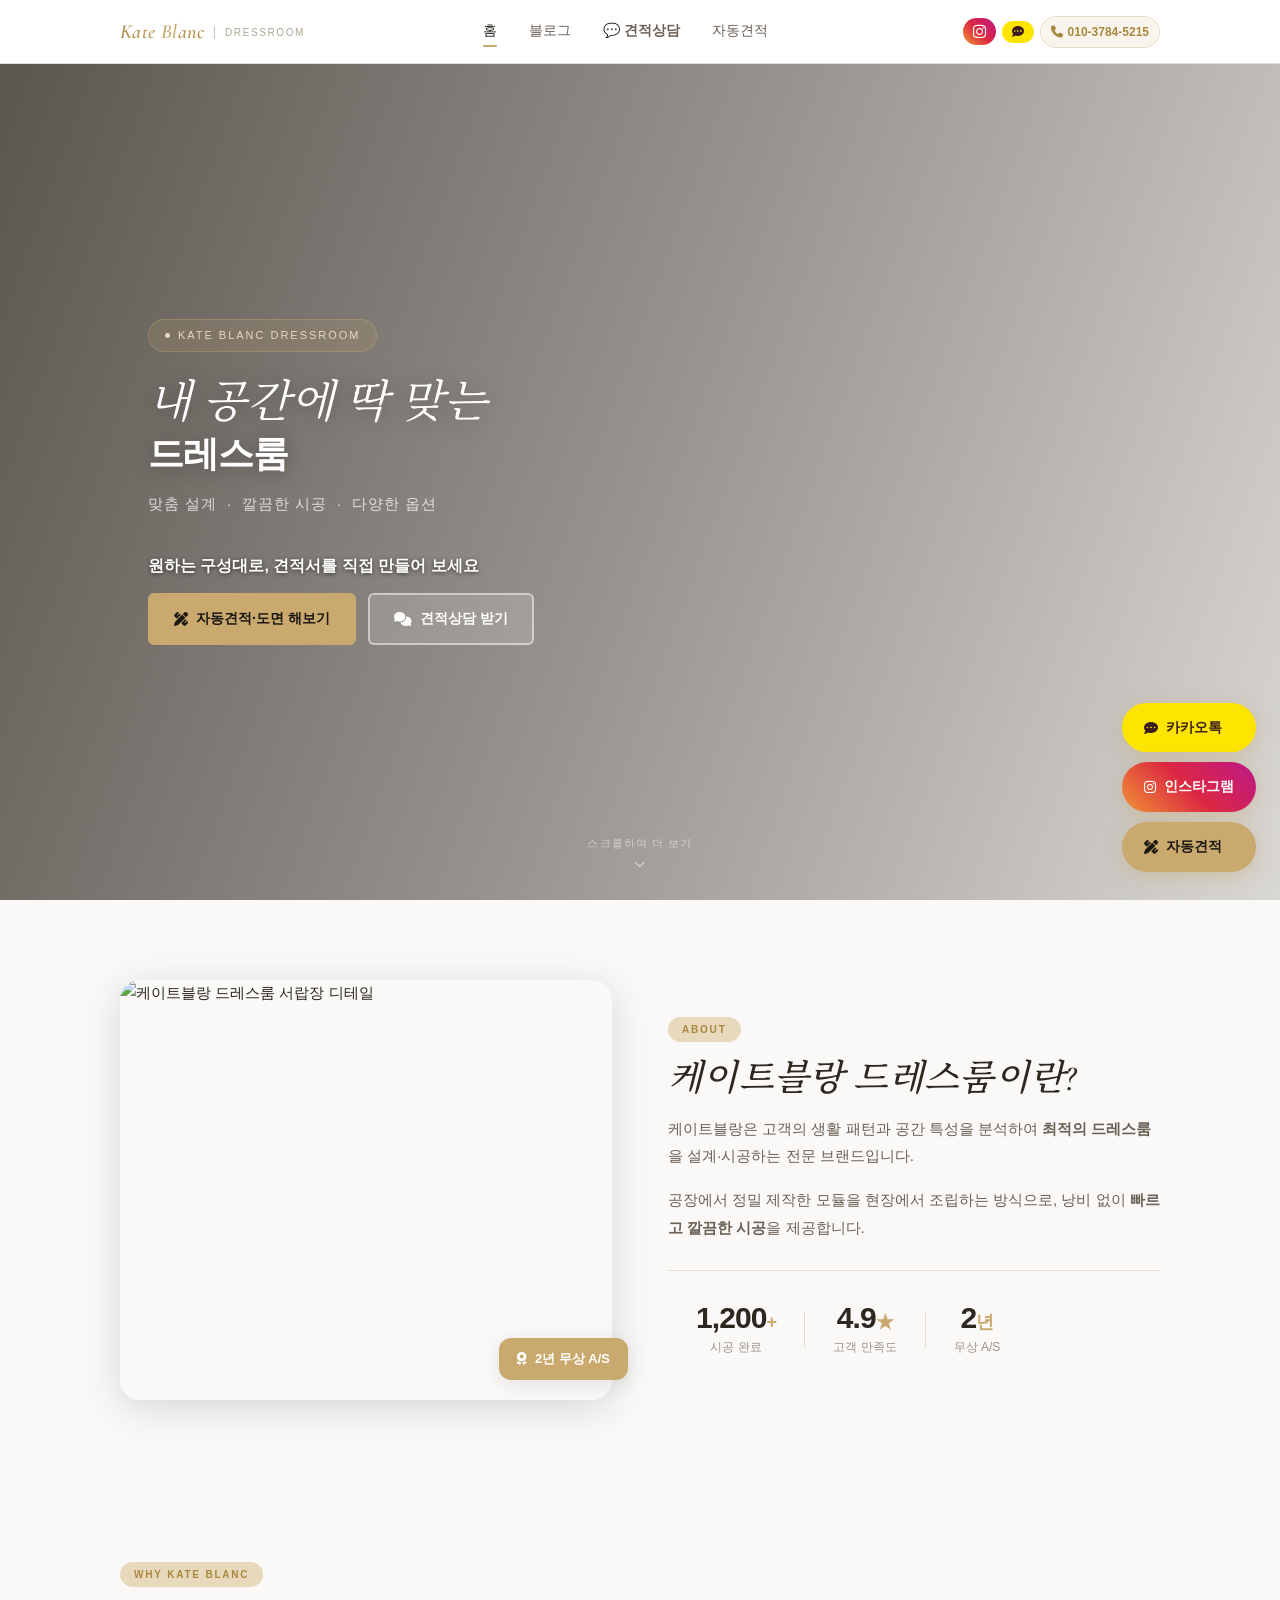
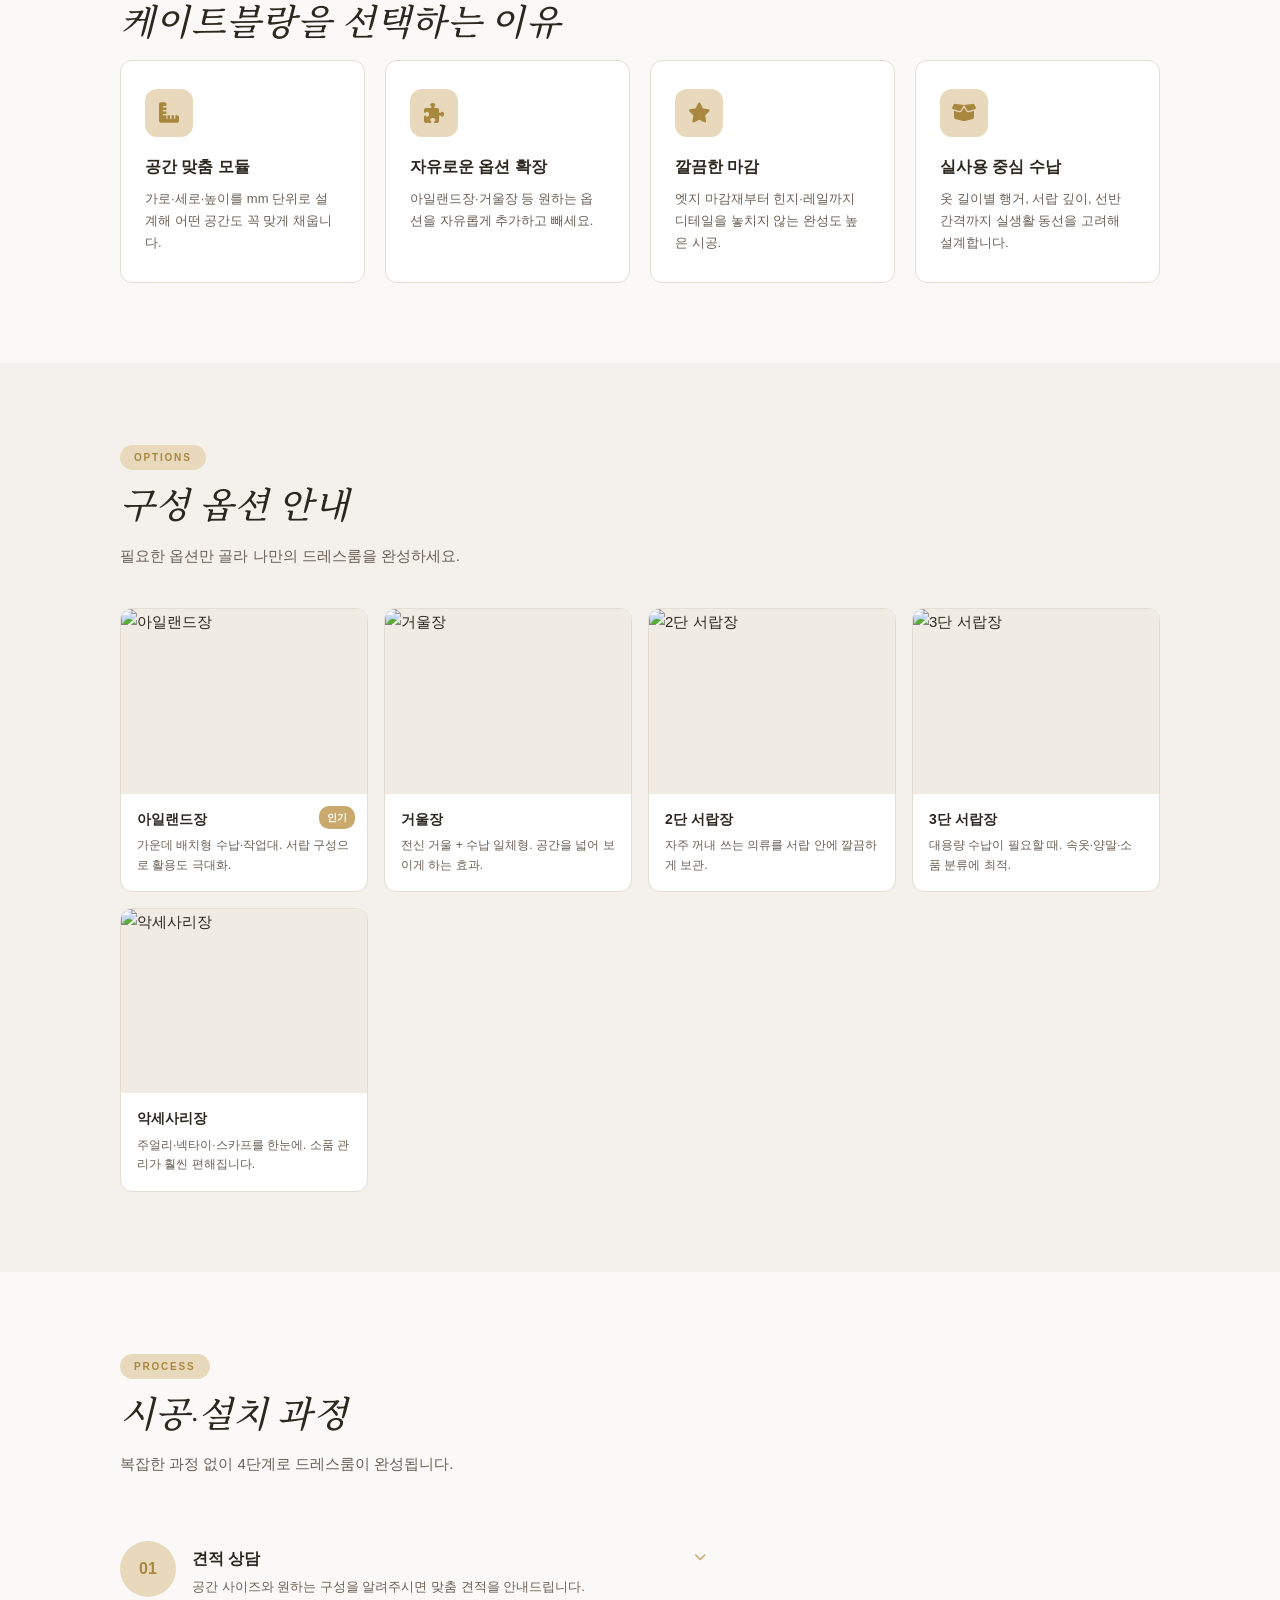
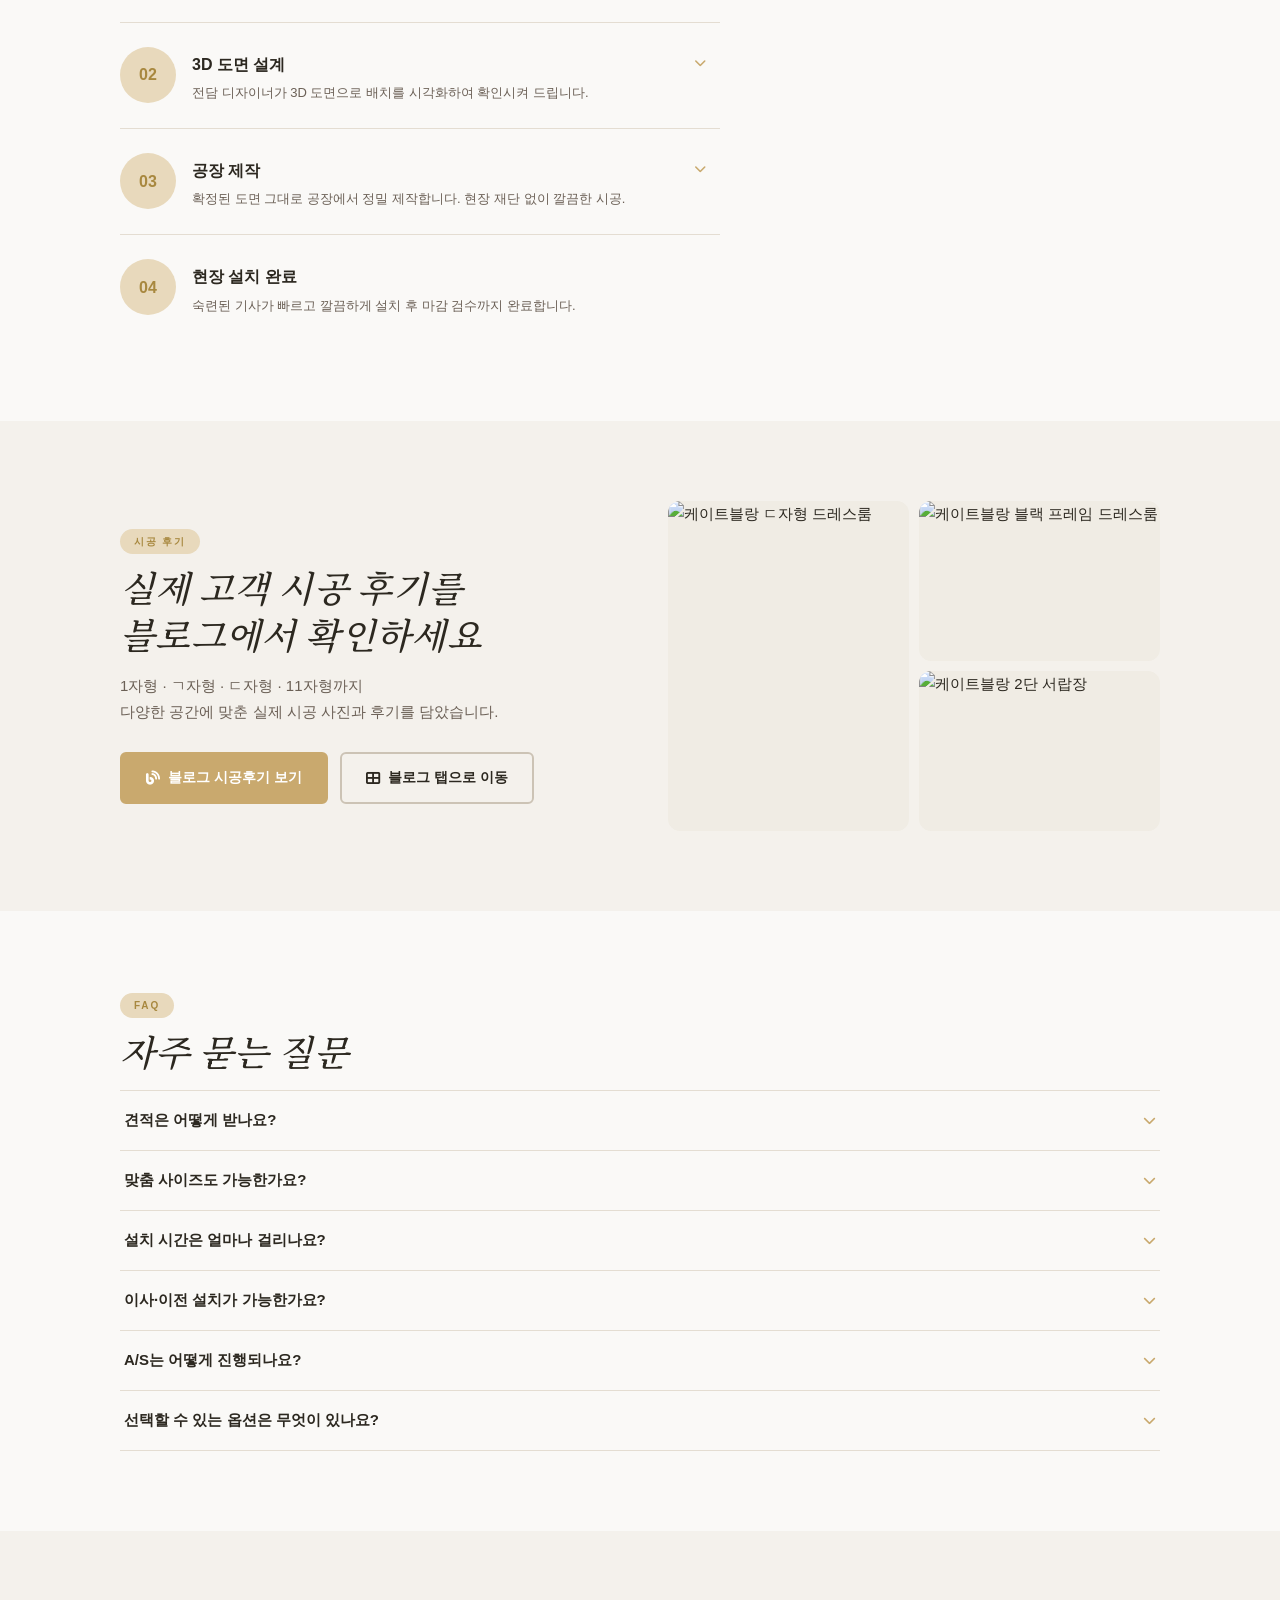
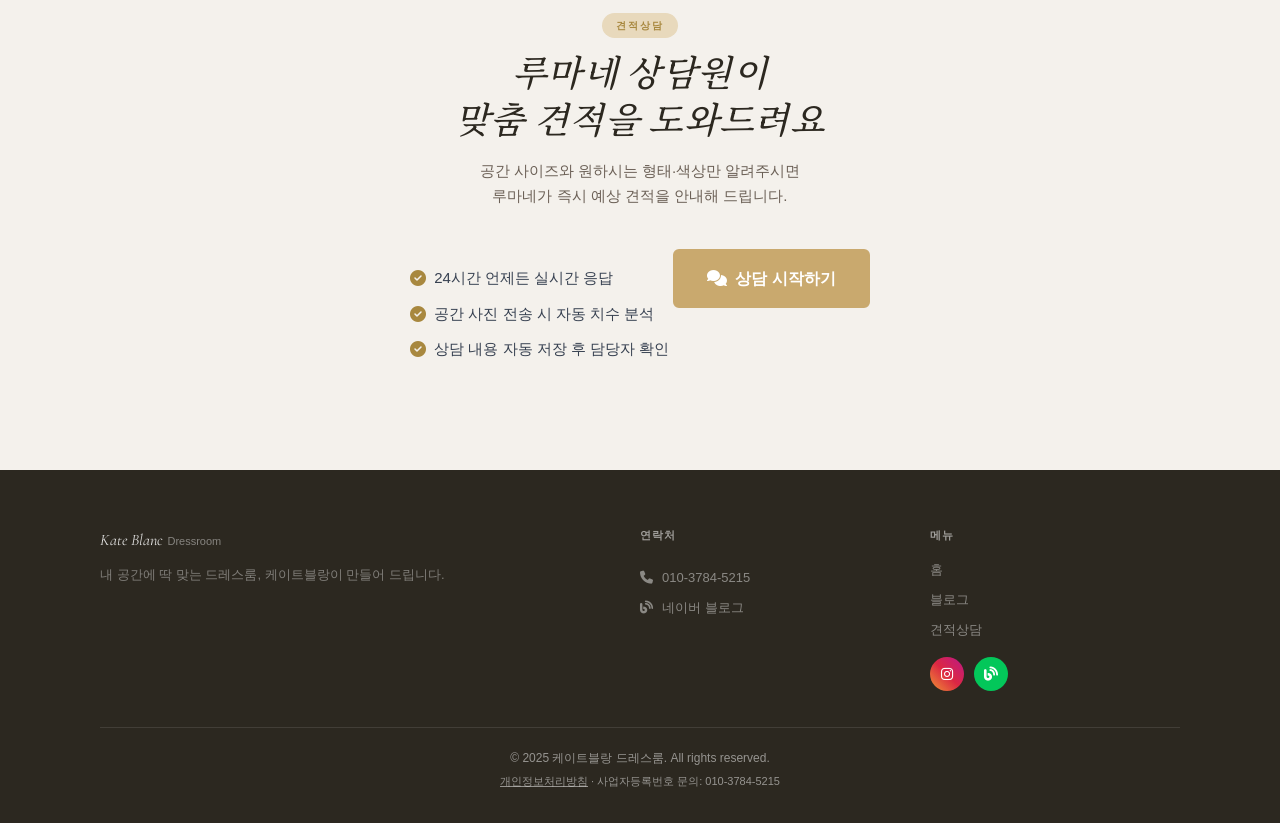
==== commit ea8c715e: "feat(site): 홈 첫 화면 자동견적 버튼 위 안내 문구 - "원하는 구성대로, 견적서를 직접 만들어 보세요" (흰 글자 · 굵게) - 개선사항 10번 "링크와 설명 추가" " ====
--- a/index.html
+++ b/index.html
@@ -63,6 +63,7 @@
         <div class="hero-badge"><i class="fas fa-circle" style="font-size:5px;"></i> Kate Blanc Dressroom</div>
         <h1 class="hero-title">내 공간에 딱 맞는<br><strong>드레스룸</strong></h1>
         <p class="hero-sub">맞춤 설계 &nbsp;·&nbsp; 깔끔한 시공 &nbsp;·&nbsp; 다양한 옵션</p>
+        <p class="hero-guide">원하는 구성대로, 견적서를 직접 만들어 보세요</p>
         <div class="hero-btns">
           <a href="https://kateblanc.vercel.app/estimate?src=lumane_chatbot" target="_blank" rel="noopener noreferrer" class="btn btn-primary btn-estimate"><i class="fas fa-pencil-ruler"></i> 자동견적·도면 해보기</a>
           <a href="/chat"  class="btn btn-ghost"><i class="fas fa-comments"></i> 견적상담 받기</a>
--- a/css/base.css
+++ b/css/base.css
@@ -296,6 +296,7 @@
   margin-bottom: 36px; font-weight: 400; letter-spacing: .06em;
   word-break: keep-all;
 }
+.hero-guide { margin: 0 0 14px; color: var(--white); font-size: 16px; font-weight: 700; text-shadow: 0 1px 4px rgba(0,0,0,.6); word-break: keep-all; } /* 자동견적 버튼 안내 한 줄 */
 .hero-btns { display: flex; gap: 12px; flex-wrap: wrap; }
 .hero-scroll-hint {
   position: absolute; bottom: 30px; left: 50%; transform: translateX(-50%);
